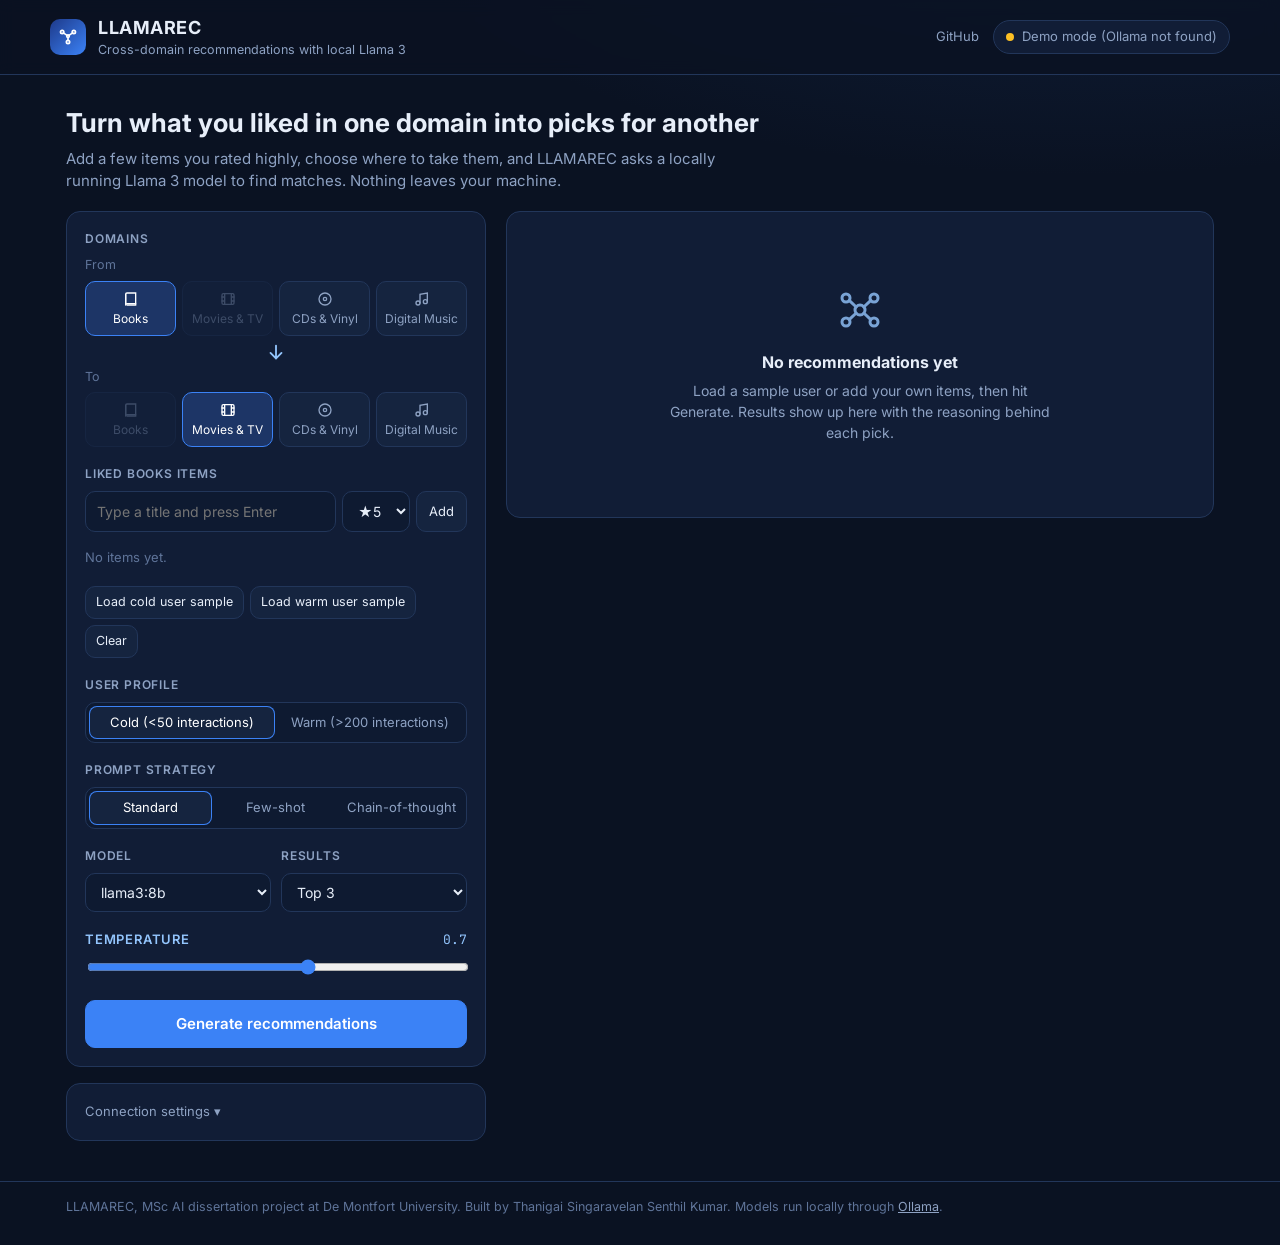
==== docs/index.html @ 25c5a72e "Restructure project, add unified CLI and GitHub Actions CI ## Summary  Reorganises the repository so" ====
<!doctype html>
<html lang="en">
<head>
<meta charset="utf-8">
<meta name="viewport" content="width=device-width, initial-scale=1">
<title>LLAMAREC</title>
<link rel="preconnect" href="https://fonts.googleapis.com">
<link href="https://fonts.googleapis.com/css2?family=Inter:wght@400;500;600;700&family=JetBrains+Mono:wght@400;500&display=swap" rel="stylesheet">
<style>
  :root{
    --bg:#0a1222; --bg2:#0e1a31; --panel:#111d36; --panel2:#15243f; --line:#22365a;
    --text:#e7eef9; --muted:#8ea2c3; --dim:#5f7499;
    --accent:#3b82f6; --accent2:#93c5fd; --ok:#34d399; --warn:#fbbf24; --err:#f87171;
    --radius:14px;
  }
  *{box-sizing:border-box}
  html,body{margin:0}
  body{
    background:radial-gradient(1200px 500px at 85% -10%, #1b3a6e55, transparent 60%), var(--bg);
    color:var(--text); font-family:Inter,system-ui,sans-serif; font-size:15px; line-height:1.5;
    min-height:100vh;
  }
  .mono{font-family:"JetBrains Mono",ui-monospace,monospace}
  .wrap{max-width:1180px; margin:0 auto; padding:0 16px}

  /* header */
  header{border-bottom:1px solid var(--line); background:#0a1222cc; backdrop-filter:blur(8px); position:sticky; top:0; z-index:5}
  .hbar{display:flex; align-items:center; justify-content:space-between; gap:12px; padding:14px 0}
  .brand{display:flex; align-items:center; gap:12px}
  .logo{width:36px; height:36px; border-radius:10px; background:linear-gradient(135deg,#1e3a8a,#3b82f6); display:grid; place-items:center}
  .brand h1{font-size:18px; margin:0; letter-spacing:.5px}
  .brand p{margin:0; font-size:12.5px; color:var(--muted)}
  .status{display:flex; align-items:center; gap:8px; font-size:13px; color:var(--muted); border:1px solid var(--line); padding:6px 12px; border-radius:999px; background:var(--panel)}
  .dot{width:8px; height:8px; border-radius:50%; background:var(--warn)}
  .dot.ok{background:var(--ok); box-shadow:0 0 8px var(--ok)}
  .gh{color:var(--muted); text-decoration:none; font-size:13px}
  .gh:hover{color:var(--text)}

  /* hero */
  .hero{padding:28px 0 18px}
  .hero h2{font-size:26px; margin:0 0 6px; font-weight:700}
  .hero p{margin:0; color:var(--muted); max-width:680px}

  /* layout */
  .grid{display:grid; grid-template-columns:420px 1fr; gap:20px; padding-bottom:40px}
  @media (max-width:940px){.grid{grid-template-columns:minmax(0,1fr)}}
  .grid > div{min-width:0}
  .addrow select{flex:none}
  .card{background:var(--panel); border:1px solid var(--line); border-radius:var(--radius); padding:18px}
  .card + .card{margin-top:16px}
  .label{display:block; font-size:12px; font-weight:600; text-transform:uppercase; letter-spacing:.8px; color:var(--muted); margin:0 0 8px}
  .section{margin-bottom:18px}
  .section:last-child{margin-bottom:0}
  .hint{font-size:12.5px; color:var(--dim); margin-top:6px}

  /* domain picker */
  .flow{display:grid; grid-template-columns:1fr 34px 1fr; align-items:center; gap:8px}
  .arrow{display:grid; place-items:center; color:var(--accent2)}
  .domains{display:grid; grid-template-columns:1fr 1fr; gap:6px}
  .dom{display:flex; align-items:center; gap:7px; padding:8px 9px; border-radius:10px; border:1px solid var(--line); background:var(--panel2); color:var(--muted); cursor:pointer; font-size:12.5px; font-family:inherit; text-align:left}
  .dom svg{flex:none}
  .dom:hover:not(:disabled){border-color:#35507f; color:var(--text)}
  .dom.on{border-color:var(--accent); color:#fff; background:#1d3566}
  .dom:disabled{opacity:.35; cursor:not-allowed}

  /* items */
  .addrow{display:flex; gap:6px}
  input[type=text], select{
    background:var(--bg2); border:1px solid var(--line); color:var(--text); border-radius:10px;
    padding:9px 11px; font:inherit; font-size:14px; outline:none; min-width:0
  }
  input[type=text]:focus, select:focus{border-color:var(--accent)}
  .addrow input{flex:1}
  .chips{display:flex; flex-wrap:wrap; gap:6px; margin-top:10px; min-height:34px}
  .chip{display:inline-flex; align-items:center; gap:6px; background:var(--panel2); border:1px solid var(--line); padding:5px 6px 5px 10px; border-radius:999px; font-size:13px}
  .chip .stars{color:var(--warn); font-size:11px}
  .chip button{background:none; border:0; color:var(--dim); cursor:pointer; font-size:15px; line-height:1; padding:0 4px}
  .chip button:hover{color:var(--err)}
  .empty{color:var(--dim); font-size:13px; padding:6px 0}
  .samples{display:flex; gap:6px; margin-top:10px; flex-wrap:wrap}

  .btn{border:1px solid var(--line); background:var(--panel2); color:var(--text); border-radius:10px; padding:8px 12px; font:inherit; font-size:13px; cursor:pointer}
  .btn:hover{border-color:#35507f}
  .btn.primary{background:var(--accent); border-color:var(--accent); color:#fff; font-weight:600; width:100%; padding:12px; font-size:15px}
  .btn.primary:hover{background:#2f73e0}
  .btn.primary:disabled{opacity:.6; cursor:wait}
  .btn.small{padding:6px 10px; font-size:12.5px}

  /* segmented */
  .seg{display:grid; grid-template-columns:repeat(3,1fr); background:var(--bg2); border:1px solid var(--line); border-radius:10px; padding:3px; gap:3px}
  .seg.two{grid-template-columns:repeat(2,1fr)}
  .seg button{background:none; border:0; color:var(--muted); padding:7px 4px; border-radius:8px; font:inherit; font-size:13px; cursor:pointer}
  .seg button.on{background:var(--panel2); color:#fff; box-shadow:inset 0 0 0 1px var(--accent)}

  .row2{display:grid; grid-template-columns:1fr 1fr; gap:10px}
  .row2 select{width:100%}
  input[type=range]{width:100%; accent-color:var(--accent)}
  .rangehead{display:flex; justify-content:space-between; align-items:baseline}
  .rangehead span{font-size:13px; color:var(--accent2)}

  details.conn summary{cursor:pointer; color:var(--muted); font-size:13px; list-style:none}
  details.conn summary::-webkit-details-marker{display:none}
  details.conn[open] summary{margin-bottom:10px}
  .connrow{display:flex; gap:6px}
  .connrow input{flex:1}
  .check{display:flex; align-items:center; gap:8px; font-size:13px; color:var(--muted); margin-top:10px}
  pre.cmd{background:var(--bg2); border:1px solid var(--line); border-radius:8px; padding:8px 10px; font-size:12px; overflow-x:auto; margin:8px 0 0; color:var(--accent2)}

  /* results */
  .reshead{display:flex; justify-content:space-between; align-items:center; gap:10px; flex-wrap:wrap; margin-bottom:14px}
  .reshead h3{margin:0; font-size:17px}
  .meta{display:flex; gap:6px; flex-wrap:wrap}
  .tag{font-size:12px; border:1px solid var(--line); background:var(--panel2); color:var(--muted); padding:3px 9px; border-radius:999px}
  .tag.demo{color:var(--warn); border-color:#5b4a17}
  .tag.live{color:var(--ok); border-color:#1d5a45}

  .placeholder{text-align:center; padding:56px 20px; color:var(--muted)}
  .placeholder svg{opacity:.8; margin-bottom:10px}
  .placeholder h4{margin:0 0 6px; color:var(--text); font-size:16px}
  .placeholder p{margin:0 auto; max-width:380px; font-size:14px}

  .rec{display:grid; grid-template-columns:40px 1fr; gap:12px; padding:14px; border:1px solid var(--line); border-radius:12px; background:var(--panel2); margin-bottom:10px; animation:rise .35s ease both}
  .rec:nth-child(2){animation-delay:.06s}.rec:nth-child(3){animation-delay:.12s}.rec:nth-child(4){animation-delay:.18s}.rec:nth-child(5){animation-delay:.24s}
  @keyframes rise{from{opacity:0; transform:translateY(6px)}to{opacity:1; transform:none}}
  .num{width:40px; height:40px; border-radius:10px; background:#1d3566; color:var(--accent2); display:grid; place-items:center; font-weight:700}
  .rec h4{margin:0; font-size:16px}
  .rec .by{color:var(--muted); font-size:13px; margin:1px 0 6px}
  .rec p{margin:0 0 8px; font-size:14px; color:#cfdaec}
  .because{display:flex; flex-wrap:wrap; gap:5px; align-items:center; font-size:12px; color:var(--dim)}
  .because span.src{color:var(--accent2); background:#13284d; border:1px solid #234274; padding:2px 8px; border-radius:999px}

  details.box{border:1px solid var(--line); border-radius:12px; background:var(--bg2); margin-top:12px}
  details.box summary{cursor:pointer; padding:11px 14px; font-size:13.5px; color:var(--muted); font-weight:500}
  details.box[open] summary{border-bottom:1px solid var(--line)}
  details.box .inner{padding:12px 14px; font-size:13.5px; color:#cfdaec; white-space:pre-wrap}
  details.box pre{margin:0; padding:12px 14px; font-size:12px; white-space:pre-wrap; color:#b7c7e3; max-height:340px; overflow:auto}
  .actions{display:flex; gap:8px; margin-top:12px; flex-wrap:wrap}

  .spinner{width:34px; height:34px; border:3px solid var(--line); border-top-color:var(--accent); border-radius:50%; animation:spin 0.8s linear infinite; margin:0 auto 12px}
  @keyframes spin{to{transform:rotate(360deg)}}
  .error{border:1px solid #5a2330; background:#2a1219; color:#fecaca; padding:12px 14px; border-radius:12px; font-size:14px}

  .flow{grid-template-columns:1fr; gap:4px}
  .arrow{transform:rotate(90deg); height:24px}
  .domains{grid-template-columns:repeat(4,minmax(0,1fr))}
  .dom{flex-direction:column; gap:4px; text-align:center; padding:9px 4px; font-size:12px}
  @media (max-width:600px){
    .hbar{flex-wrap:wrap}
    .brand p{display:none}
    .status{font-size:12px; padding:5px 10px}
    .hero h2{font-size:22px}
    .dom{font-size:11.5px}
    .seg button{font-size:12px}
  }
  footer{border-top:1px solid var(--line); color:var(--dim); font-size:12.5px; padding:16px 0 28px}
  footer a{color:var(--muted)}
</style>
</head>
<body>

<header>
  <div class="wrap hbar">
    <div class="brand">
      <div class="logo">
        <svg width="20" height="20" viewBox="0 0 24 24" fill="none" stroke="#fff" stroke-width="2" stroke-linecap="round"><circle cx="5" cy="6" r="2"/><circle cx="19" cy="6" r="2"/><circle cx="12" cy="18" r="2"/><circle cx="12" cy="11" r="1.5"/><path d="M6.5 7l4.3 3M17.5 7l-4.3 3M12 12.5V16"/></svg>
      </div>
      <div>
        <h1>LLAMAREC</h1>
        <p>Cross-domain recommendations with local Llama 3</p>
      </div>
    </div>
    <div style="display:flex;align-items:center;gap:14px">
      <a class="gh" href="https://github.com/ThanigaiSingaravelan/llamrec" target="_blank" rel="noopener">GitHub</a>
      <div class="status" id="status"><span class="dot" id="statusDot"></span><span id="statusText">Checking Ollama…</span></div>
    </div>
  </div>
</header>

<main class="wrap">
  <section class="hero">
    <h2>Turn what you liked in one domain into picks for another</h2>
    <p>Add a few items you rated highly, choose where to take them, and LLAMAREC asks a locally running Llama 3 model to find matches. Nothing leaves your machine.</p>
  </section>

  <div class="grid">
    <!-- LEFT: controls -->
    <div>
      <div class="card">
        <div class="section">
          <span class="label">Domains</span>
          <div class="flow">
            <div>
              <div class="hint" style="margin:0 0 6px">From</div>
              <div class="domains" id="srcDomains"></div>
            </div>
            <div class="arrow">
              <svg width="22" height="22" viewBox="0 0 24 24" fill="none" stroke="currentColor" stroke-width="2" stroke-linecap="round"><path d="M5 12h14M13 6l6 6-6 6"/></svg>
            </div>
            <div>
              <div class="hint" style="margin:0 0 6px">To</div>
              <div class="domains" id="tgtDomains"></div>
            </div>
          </div>
        </div>

        <div class="section">
          <span class="label" id="itemsLabel">Liked items</span>
          <div class="addrow">
            <input type="text" id="itemInput" placeholder="Type a title and press Enter" autocomplete="off">
            <select id="ratingInput" aria-label="Rating">
              <option value="5">★5</option><option value="4">★4</option><option value="3">★3</option>
            </select>
            <button class="btn" id="addBtn">Add</button>
          </div>
          <div class="chips" id="chips"></div>
          <div class="samples">
            <button class="btn small" data-sample="cold">Load cold user sample</button>
            <button class="btn small" data-sample="warm">Load warm user sample</button>
            <button class="btn small" id="clearBtn">Clear</button>
          </div>
        </div>

        <div class="section">
          <span class="label">User profile</span>
          <div class="seg two" id="userSeg">
            <button data-v="cold" class="on">Cold (&lt;50 interactions)</button>
            <button data-v="warm">Warm (&gt;200 interactions)</button>
          </div>
        </div>

        <div class="section">
          <span class="label">Prompt strategy</span>
          <div class="seg" id="stratSeg">
            <button data-v="standard" class="on">Standard</button>
            <button data-v="fewshot">Few-shot</button>
            <button data-v="cot">Chain-of-thought</button>
          </div>
        </div>

        <div class="section row2">
          <div>
            <span class="label">Model</span>
            <select id="modelSel">
              <option>llama3:8b</option>
              <option>llama3.1:8b</option>
              <option>llama3:70b</option>
            </select>
          </div>
          <div>
            <span class="label">Results</span>
            <select id="kSel">
              <option value="3" selected>Top 3</option>
              <option value="5">Top 5</option>
            </select>
          </div>
        </div>

        <div class="section">
          <div class="rangehead"><span class="label">Temperature</span><span class="mono" id="tempVal">0.7</span></div>
          <input type="range" id="temp" min="0" max="1.2" step="0.1" value="0.7">
        </div>

        <button class="btn primary" id="goBtn">Generate recommendations</button>
      </div>

      <div class="card">
        <details class="conn">
          <summary>Connection settings ▾</summary>
          <div class="connrow">
            <input type="text" id="ollamaUrl" value="http://localhost:11434" aria-label="Ollama URL">
            <button class="btn" id="checkBtn">Check</button>
          </div>
          <label class="check"><input type="checkbox" id="demoToggle"> Use demo data instead of Ollama</label>
          <div class="hint">To let this page call Ollama from the browser, start the server with CORS allowed:</div>
          <pre class="cmd mono">OLLAMA_ORIGINS="*" ollama serve</pre>
        </details>
      </div>
    </div>

    <!-- RIGHT: results -->
    <div>
      <div class="card" id="results">
        <div class="placeholder">
          <svg width="48" height="48" viewBox="0 0 24 24" fill="none" stroke="#93c5fd" stroke-width="1.5" stroke-linecap="round"><circle cx="5" cy="6" r="2"/><circle cx="19" cy="6" r="2"/><circle cx="5" cy="18" r="2"/><circle cx="19" cy="18" r="2"/><circle cx="12" cy="12" r="2.5"/><path d="M6.6 7.2l3.5 3.3M17.4 7.2l-3.5 3.3M6.6 16.8l3.5-3.3M17.4 16.8l-3.5-3.3"/></svg>
          <h4>No recommendations yet</h4>
          <p>Load a sample user or add your own items, then hit Generate. Results show up here with the reasoning behind each pick.</p>
        </div>
      </div>
    </div>
  </div>
</main>

<footer>
  <div class="wrap">
    LLAMAREC, MSc AI dissertation project at De Montfort University. Built by Thanigai Singaravelan Senthil Kumar.
    Models run locally through <a href="https://ollama.com" target="_blank" rel="noopener">Ollama</a>.
  </div>
</footer>

<script>
(() => {
  // ---------- data ----------
  const ICONS = {
    book:'<svg width="16" height="16" viewBox="0 0 24 24" fill="none" stroke="currentColor" stroke-width="2" stroke-linecap="round"><path d="M4 5a2 2 0 0 1 2-2h13v16H6a2 2 0 0 0-2 2z"/><path d="M4 21V5M19 19v2H6"/></svg>',
    film:'<svg width="16" height="16" viewBox="0 0 24 24" fill="none" stroke="currentColor" stroke-width="2" stroke-linecap="round"><rect x="3" y="4" width="18" height="16" rx="2"/><path d="M7 4v16M17 4v16M3 9h4M3 15h4M17 9h4M17 15h4"/></svg>',
    disc:'<svg width="16" height="16" viewBox="0 0 24 24" fill="none" stroke="currentColor" stroke-width="2"><circle cx="12" cy="12" r="9"/><circle cx="12" cy="12" r="2.5"/></svg>',
    music:'<svg width="16" height="16" viewBox="0 0 24 24" fill="none" stroke="currentColor" stroke-width="2" stroke-linecap="round"><path d="M9 18V5l11-2v13"/><circle cx="6" cy="18" r="3"/><circle cx="17" cy="16" r="3"/></svg>'
  };
  const DOMAINS = {
    Books:        {label:'Books',         icon:'book',  noun:'book'},
    Movies_and_TV:{label:'Movies & TV',   icon:'film',  noun:'movie or TV show'},
    CDs_and_Vinyl:{label:'CDs & Vinyl',   icon:'disc',  noun:'album'},
    Digital_Music:{label:'Digital Music', icon:'music', noun:'track or album'}
  };

  const SAMPLES = {
    cold: { source:'Books', target:'Movies_and_TV', userType:'cold', items:[
      {title:'The Martian', rating:5},{title:'Project Hail Mary', rating:5},
      {title:'Dune', rating:4},{title:'Ready Player One', rating:4}
    ]},
    warm: { source:'Movies_and_TV', target:'Books', userType:'warm', items:[
      {title:'Arrival', rating:5},{title:'Interstellar', rating:5},{title:'The Prestige', rating:5},
      {title:'Blade Runner 2049', rating:5},{title:'Ex Machina', rating:4},{title:'Inception', rating:5},
      {title:'Prisoners', rating:4},{title:'Sicario', rating:4},{title:'Her', rating:4},
      {title:'Gone Girl', rating:4},{title:'Whiplash', rating:5},{title:'The Social Network', rating:4}
    ]}
  };

  const DEMO = {
    Movies_and_TV:[
      {title:'Arrival', creator:'Denis Villeneuve', year:'2016', reason:'Problem solving under pressure, told through a scientist trying to communicate with something completely unfamiliar.'},
      {title:'Interstellar', creator:'Christopher Nolan', year:'2014', reason:'Hard science fiction with real stakes and a survival story that leans on clever engineering.'},
      {title:'Moon', creator:'Duncan Jones', year:'2009', reason:'A small, isolated cast in space and a mystery that unfolds through careful reasoning.'},
      {title:'Ex Machina', creator:'Alex Garland', year:'2014', reason:'Tight, idea-driven sci-fi that asks hard questions about technology without losing tension.'},
      {title:'Gattaca', creator:'Andrew Niccol', year:'1997', reason:'An underdog protagonist beating a system through grit and preparation.'}
    ],
    Books:[
      {title:'The Three-Body Problem', creator:'Cixin Liu', year:'2008', reason:'Big scientific ideas and first contact handled with the same patience and scale as the films you rated highly.'},
      {title:'Recursion', creator:'Blake Crouch', year:'2019', reason:'A twisty plot built around memory and time, close in feel to mind-bending thrillers.'},
      {title:'Exhalation', creator:'Ted Chiang', year:'2019', reason:'Short stories with quiet, emotional science fiction. Chiang also wrote the story Arrival is based on.'},
      {title:'Dark Matter', creator:'Blake Crouch', year:'2016', reason:'Fast, tense and centred on a scientist whose life is turned inside out.'},
      {title:'Hyperion', creator:'Dan Simmons', year:'1989', reason:'Layered storytelling and a slow reveal that rewards close attention.'}
    ],
    CDs_and_Vinyl:[
      {title:'Interstellar (Original Soundtrack)', creator:'Hans Zimmer', year:'2014', reason:'Huge, organ-led score that matches a taste for epic science fiction.'},
      {title:'Blade Runner (Soundtrack)', creator:'Vangelis', year:'1994', reason:'Moody synth textures that suit atmospheric, future-noir stories.'},
      {title:'OK Computer', creator:'Radiohead', year:'1997', reason:'An album about technology and isolation that fits thoughtful, slightly dark themes.'},
      {title:'Random Access Memories', creator:'Daft Punk', year:'2013', reason:'Polished and playful, a good bridge for fans of retro-future pop culture.'},
      {title:'Arrival (Soundtrack)', creator:'Jóhann Jóhannsson', year:'2016', reason:'Minimal and haunting, built for slow, cerebral stories.'}
    ],
    Digital_Music:[
      {title:'On the Nature of Daylight', creator:'Max Richter', year:'2004', reason:'A short, emotional piece that pairs well with reflective science fiction.'},
      {title:'Immunity', creator:'Jon Hopkins', year:'2013', reason:'Electronic music with a sense of build and release, like a well-paced thriller.'},
      {title:'Midnight City', creator:'M83', year:'2011', reason:'Bright, cinematic synth pop with a nostalgic edge.'},
      {title:'re:member', creator:'Ólafur Arnalds', year:'2018', reason:'Piano and electronics with a calm, focused feel.'},
      {title:'Awake', creator:'Tycho', year:'2014', reason:'Warm instrumental electronica for long reading or work sessions.'}
    ]
  };

  // ---------- state ----------
  const state = {
    source:'Books', target:'Movies_and_TV', items:[], userType:'cold',
    strategy:'standard', model:'llama3:8b', k:3, temperature:0.7,
    connected:false, demo:false
  };

  const $ = id => document.getElementById(id);
  const esc = s => String(s ?? '').replace(/[&<>"']/g, c => ({'&':'&amp;','<':'&lt;','>':'&gt;','"':'&quot;',"'":'&#39;'}[c]));

  // ---------- domain pickers ----------
  function renderDomains(){
    ['src','tgt'].forEach(side => {
      const el = $(side + 'Domains');
      const current = side === 'src' ? state.source : state.target;
      const other = side === 'src' ? state.target : state.source;
      el.innerHTML = Object.entries(DOMAINS).map(([key,d]) =>
        `<button class="dom ${key===current?'on':''}" data-key="${key}" ${key===other?'disabled':''}>${ICONS[d.icon]}<span>${d.label}</span></button>`
      ).join('');
      el.querySelectorAll('.dom').forEach(b => b.onclick = () => {
        if (side === 'src') state.source = b.dataset.key; else state.target = b.dataset.key;
        renderDomains();
      });
    });
    $('itemsLabel').textContent = `Liked ${DOMAINS[state.source].label} items`;
  }

  // ---------- items ----------
  function renderChips(){
    const el = $('chips');
    if (!state.items.length){ el.innerHTML = '<div class="empty">No items yet.</div>'; return; }
    el.innerHTML = state.items.map((it,i) =>
      `<span class="chip">${esc(it.title)} <span class="stars">★${it.rating}</span><button aria-label="Remove" data-i="${i}">×</button></span>`
    ).join('');
    el.querySelectorAll('button').forEach(b => b.onclick = () => { state.items.splice(+b.dataset.i,1); renderChips(); });
  }
  function addItem(){
    const v = $('itemInput').value.trim();
    if (!v) return;
    if (state.items.some(i => i.title.toLowerCase() === v.toLowerCase())) { $('itemInput').value=''; return; }
    state.items.push({title:v, rating:+$('ratingInput').value});
    $('itemInput').value = '';
    renderChips();
  }
  $('addBtn').onclick = addItem;
  $('itemInput').addEventListener('keydown', e => { if (e.key === 'Enter'){ e.preventDefault(); addItem(); }});
  $('clearBtn').onclick = () => { state.items = []; renderChips(); };
  document.querySelectorAll('[data-sample]').forEach(b => b.onclick = () => {
    const s = SAMPLES[b.dataset.sample];
    state.source = s.source; state.target = s.target; state.userType = s.userType;
    state.items = s.items.map(x => ({...x}));
    setSeg('userSeg', s.userType);
    renderDomains(); renderChips();
  });

  // ---------- segmented controls ----------
  function setSeg(id, v){ $(id).querySelectorAll('button').forEach(b => b.classList.toggle('on', b.dataset.v === v)); }
  function bindSeg(id, key){
    $(id).querySelectorAll('button').forEach(b => b.onclick = () => { state[key] = b.dataset.v; setSeg(id, b.dataset.v); });
  }
  bindSeg('userSeg','userType'); bindSeg('stratSeg','strategy');

  $('modelSel').onchange = e => state.model = e.target.value;
  $('kSel').onchange = e => state.k = +e.target.value;
  $('temp').oninput = e => { state.temperature = +e.target.value; $('tempVal').textContent = state.temperature.toFixed(1); };
  $('demoToggle').onchange = e => { state.demo = e.target.checked; updateStatus(); };

  // ---------- prompts (mirrors prompts/prompt_templates.py) ----------
  function buildPrompt(){
    const src = DOMAINS[state.source], tgt = DOMAINS[state.target];
    const history = state.items.map(i => `- ${i.title} (rated ${i.rating}/5)`).join('\n');
    const userNote = state.userType === 'cold'
      ? 'This is a cold-start user with a short history. Focus on the strongest signals that transfer across domains.'
      : 'This is a warm user with a long history. Look for consistent patterns across many items.';
    const output =
`Recommend exactly ${state.k} real ${tgt.label} items (each a ${tgt.noun}). Do not recommend anything the user already listed.
Return only valid JSON in this exact shape:
{"reasoning": "short summary of the user's taste", "recommendations": [{"title": "...", "creator": "author, director or artist", "year": "...", "reason": "one or two sentences", "based_on": ["titles from the user's history that led to this pick"]}]}`;

    if (state.strategy === 'standard') {
      return `Based on the user's preferences in ${src.label}, generate personalised recommendations for items from ${tgt.label}.

${userNote}

User's highly-rated ${src.label} items:
${history}

${output}`;
    }
    if (state.strategy === 'fewshot') {
      return `You recommend items across domains by matching themes, tone and style.

Example 1
User's highly-rated Books: The Hobbit (5/5), A Wizard of Earthsea (5/5)
Recommendations in Movies & TV:
1. Spirited Away (Hayao Miyazaki, 2001). Coming-of-age journey through a magical world, like both books.
2. The Princess Bride (Rob Reiner, 1987). Light-hearted fantasy adventure with a classic quest structure.

Example 2
User's highly-rated Movies & TV: The Godfather (5/5), Heat (4/5)
Recommendations in Books:
1. The Power of the Dog (Don Winslow, 2005). Sprawling crime saga about loyalty and family.
2. Red Harvest (Dashiell Hammett, 1929). Hard-edged crime story with morally grey characters.

Now your task.
${userNote}

User's highly-rated ${src.label} items:
${history}

${output}`;
    }
    return `You are an expert recommendation system. Analyse the user's preferences step by step.

Step 1: Analyse patterns in the user's ${src.label} preferences (themes, tone, pacing, genre, audience).
Step 2: Identify which of these preferences transfer to ${tgt.label}.
Step 3: Recommend ${state.k} ${tgt.label} items that match these patterns.

${userNote}

User's highly-rated ${src.label} items:
${history}

Put your step-by-step analysis in the "reasoning" field, then give the picks.
${output}`;
  }

  // ---------- ollama ----------
  const baseUrl = () => $('ollamaUrl').value.trim().replace(/\/+$/,'');

  async function checkOllama(){
    $('statusText').textContent = 'Checking Ollama…';
    $('statusDot').className = 'dot';
    const ctrl = new AbortController();
    const t = setTimeout(() => ctrl.abort(), 2500);
    try {
      const r = await fetch(baseUrl() + '/api/tags', {signal:ctrl.signal});
      if (!r.ok) throw new Error();
      const data = await r.json();
      const names = (data.models || []).map(m => m.name);
      state.connected = true;
      if (names.length){
        const sel = $('modelSel');
        const prev = sel.value;
        sel.innerHTML = names.map(n => `<option>${esc(n)}</option>`).join('');
        const pick = names.find(n => n === prev) || names.find(n => n.startsWith('llama3')) || names[0];
        sel.value = pick; state.model = pick;
      }
    } catch { state.connected = false; }
    finally { clearTimeout(t); }
    if (!state.connected){ state.demo = true; $('demoToggle').checked = true; }
    updateStatus();
  }
  function updateStatus(){
    const live = state.connected && !state.demo;
    $('statusDot').className = 'dot' + (live ? ' ok' : '');
    $('statusText').textContent = live ? 'Ollama connected'
      : state.connected ? 'Demo mode (Ollama available)' : 'Demo mode (Ollama not found)';
  }
  $('checkBtn').onclick = () => { state.demo = false; $('demoToggle').checked = false; checkOllama(); };

  async function callOllama(prompt){
    const r = await fetch(baseUrl() + '/api/generate', {
      method:'POST', headers:{'Content-Type':'application/json'},
      body: JSON.stringify({ model:state.model, prompt, stream:false, format:'json',
        options:{ temperature:state.temperature, num_predict:900 } })
    });
    if (!r.ok) throw new Error(`Ollama returned ${r.status}. Is "${state.model}" pulled?`);
    const data = await r.json();
    return data.response;
  }

  function demoResponse(){
    const pool = DEMO[state.target];
    const titles = state.items.map(i => i.title);
    const recs = pool.slice(0, state.k).map((p,i) => ({
      ...p, based_on: titles.length ? [titles[i % titles.length], titles[(i+1) % titles.length]].filter((v,j,a)=>a.indexOf(v)===j) : []
    }));
    const reasoning = state.strategy === 'cot'
      ? `Step 1: The ${DOMAINS[state.source].label} history leans toward smart, idea-driven stories with tension and a strong central problem.\nStep 2: Those traits carry over to ${DOMAINS[state.target].label} as a preference for thoughtful, atmospheric work over light entertainment.\nStep 3: Picks below match on theme and tone rather than surface genre.`
      : `The user favours thoughtful, idea-driven work with real tension. Picks focus on matching tone and themes in ${DOMAINS[state.target].label}.`;
    return JSON.stringify({reasoning, recommendations:recs});
  }

  // ---------- run ----------
  let lastRun = null;
  $('goBtn').onclick = async () => {
    if (!state.items.length){ showError('Add at least one item you liked, or load a sample user.'); return; }
    const prompt = buildPrompt();
    const live = state.connected && !state.demo;
    $('goBtn').disabled = true; $('goBtn').textContent = 'Generating…';
    $('results').innerHTML = `<div class="placeholder"><div class="spinner"></div><h4>${live ? 'Asking ' + esc(state.model) : 'Building demo output'}</h4><p>${live ? 'Local models can take a little while, especially the 70B one.' : 'Sample results, no model call.'}</p></div>`;
    const t0 = performance.now();
    let raw;
    try {
      raw = live ? await callOllama(prompt) : await new Promise(r => setTimeout(() => r(demoResponse()), 900));
      const ms = performance.now() - t0;
      let parsed;
      try { parsed = JSON.parse(raw); } catch { throw Object.assign(new Error('The model did not return valid JSON.'), {raw}); }
      lastRun = {prompt, raw, parsed, ms, live, model:state.model, strategy:state.strategy};
      renderResults(lastRun);
    } catch (e) {
      showError(e.message || 'Could not reach Ollama. Check the connection settings.', e.raw, prompt);
    } finally {
      $('goBtn').disabled = false; $('goBtn').textContent = 'Generate recommendations';
    }
  };

  const STRAT_LABEL = {standard:'Standard', fewshot:'Few-shot', cot:'Chain-of-thought'};

  function renderResults(run){
    const recs = Array.isArray(run.parsed.recommendations) ? run.parsed.recommendations : [];
    const src = DOMAINS[state.source].label, tgt = DOMAINS[state.target].label;
    $('results').innerHTML = `
      <div class="reshead">
        <h3>${esc(src)} → ${esc(tgt)}</h3>
        <div class="meta">
          <span class="tag ${run.live ? 'live' : 'demo'}">${run.live ? 'Live' : 'Demo output'}</span>
          <span class="tag mono">${esc(run.model)}</span>
          <span class="tag">${STRAT_LABEL[run.strategy]}</span>
          <span class="tag mono">${(run.ms/1000).toFixed(1)}s</span>
        </div>
      </div>
      ${recs.length ? recs.map((r,i) => `
        <div class="rec">
          <div class="num">${i+1}</div>
          <div>
            <h4>${esc(r.title)}</h4>
            <div class="by">${esc([r.creator, r.year].filter(Boolean).join(' · '))}</div>
            <p>${esc(r.reason)}</p>
            ${(r.based_on||[]).length ? `<div class="because">Because you liked ${r.based_on.map(b => `<span class="src">${esc(b)}</span>`).join('')}</div>` : ''}
          </div>
        </div>`).join('') : '<div class="error">The model replied, but no recommendations were found in its output. Check the raw response below.</div>'}
      ${run.parsed.reasoning ? `<details class="box" ${run.strategy==='cot'?'open':''}><summary>Model reasoning</summary><div class="inner">${esc(run.parsed.reasoning)}</div></details>` : ''}
      <details class="box"><summary>Prompt sent to the model</summary><pre class="mono">${esc(run.prompt)}</pre></details>
      <details class="box"><summary>Raw JSON response</summary><pre class="mono">${esc(JSON.stringify(run.parsed, null, 2))}</pre></details>
      <div class="actions">
        <button class="btn small" id="copyJson">Copy JSON</button>
        <button class="btn small" id="dlJson">Download result</button>
      </div>`;
    $('copyJson').onclick = async e => {
      try { await navigator.clipboard.writeText(JSON.stringify(run.parsed, null, 2)); e.target.textContent = 'Copied'; }
      catch { e.target.textContent = 'Copy failed'; }
      setTimeout(() => e.target.textContent = 'Copy JSON', 1500);
    };
    $('dlJson').onclick = () => {
      const payload = {source_domain:state.source, target_domain:state.target, user_type:state.userType,
        model:run.model, strategy:run.strategy, temperature:state.temperature, latency_s:+(run.ms/1000).toFixed(2),
        user_history:state.items, output:run.parsed};
      const a = document.createElement('a');
      a.href = URL.createObjectURL(new Blob([JSON.stringify(payload, null, 2)], {type:'application/json'}));
      a.download = `llamarec_${state.source}_to_${state.target}.json`;
      a.click(); URL.revokeObjectURL(a.href);
    };
  }

  function showError(msg, raw, prompt){
    $('results').innerHTML = `<div class="error">${esc(msg)}</div>
      ${raw ? `<details class="box" open><summary>Raw model output</summary><pre class="mono">${esc(raw)}</pre></details>` : ''}
      ${prompt ? `<details class="box"><summary>Prompt sent to the model</summary><pre class="mono">${esc(prompt)}</pre></details>` : ''}`;
  }

  // ---------- init ----------
  renderDomains(); renderChips(); checkOllama();
})();
</script>
</body>
</html>
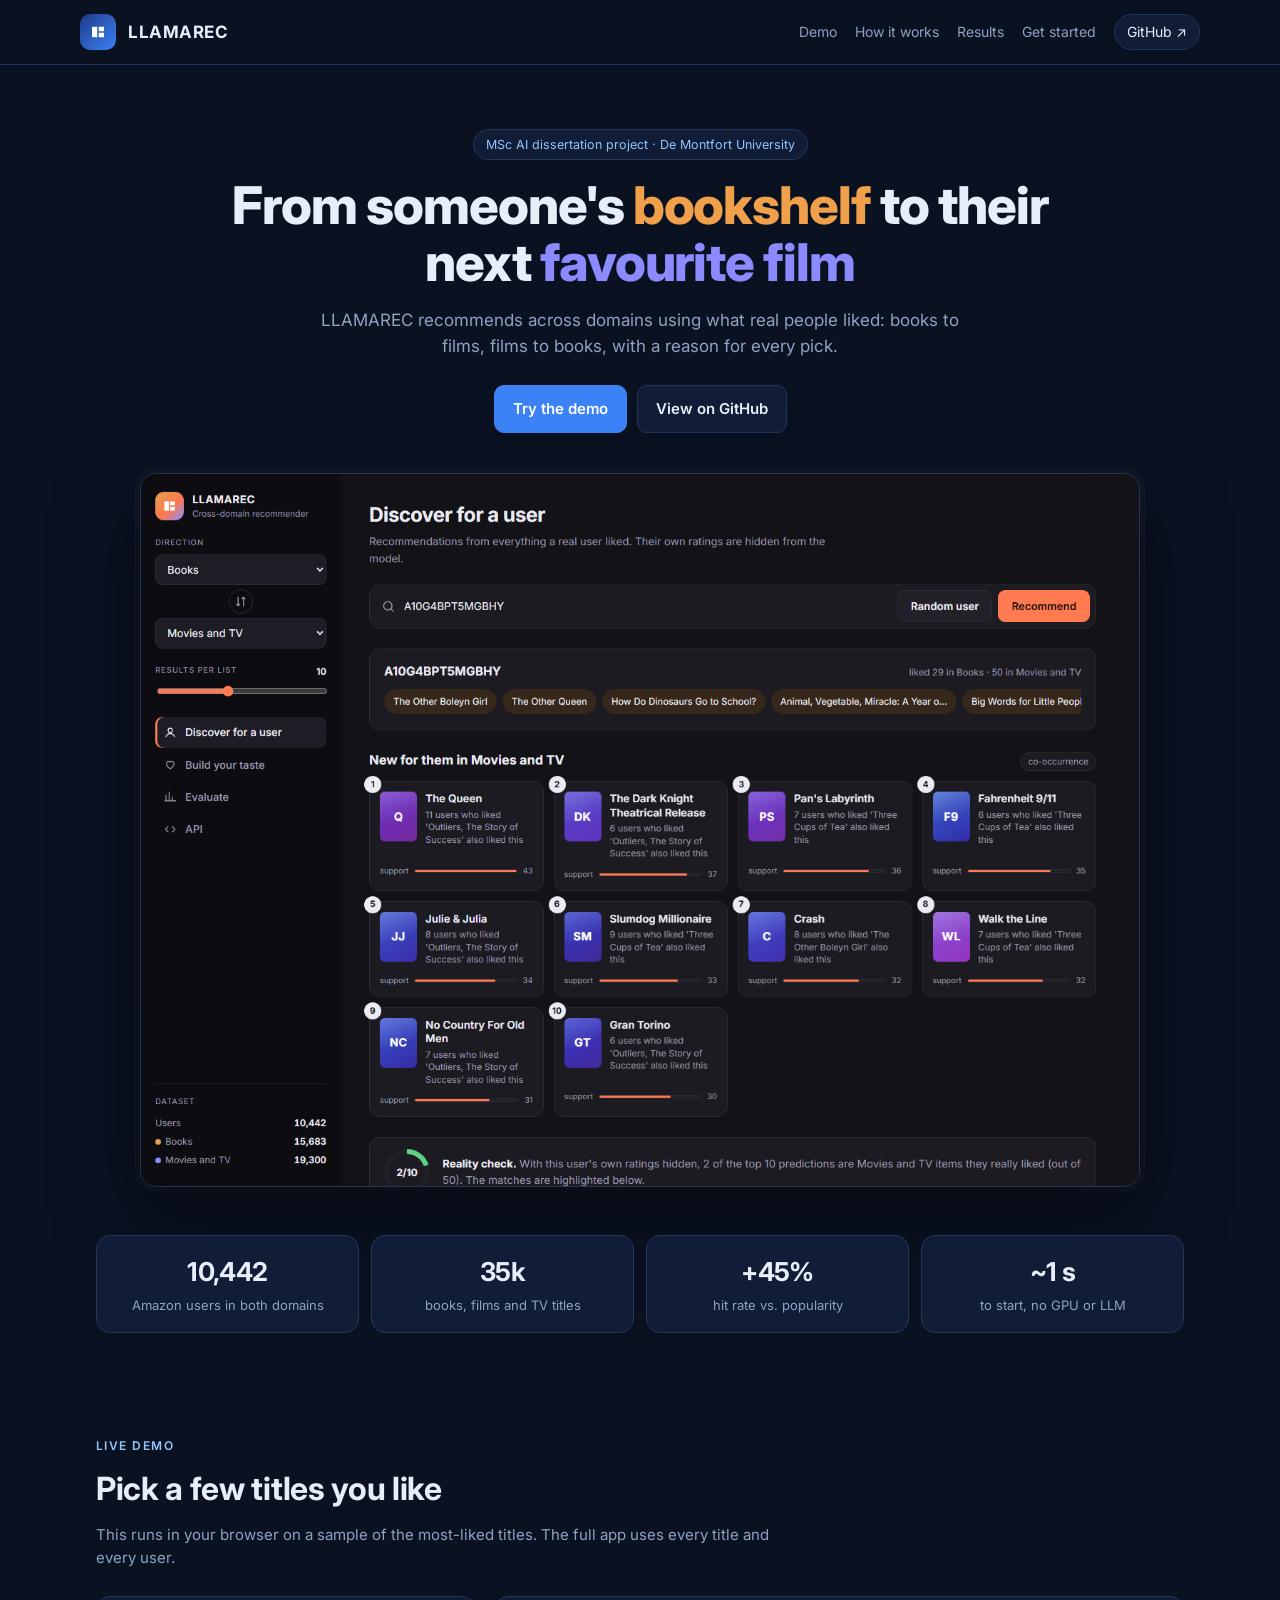
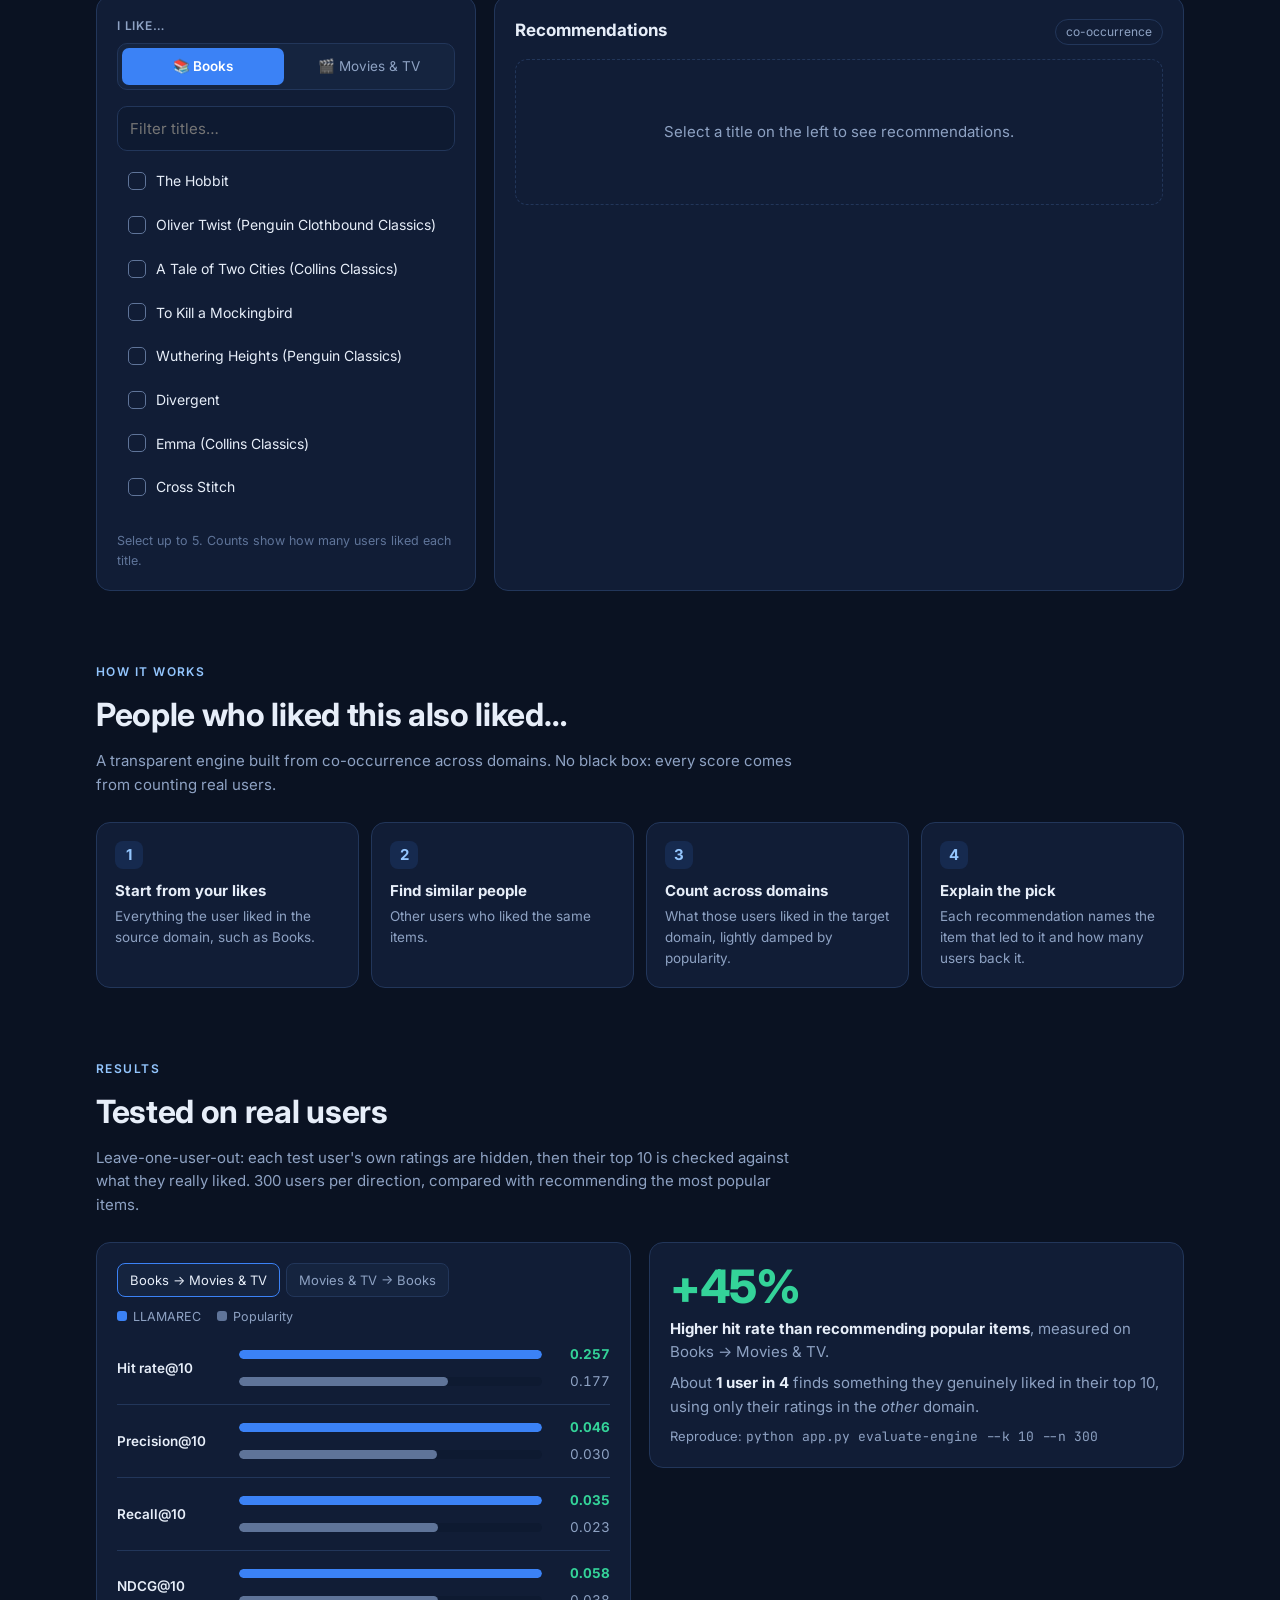
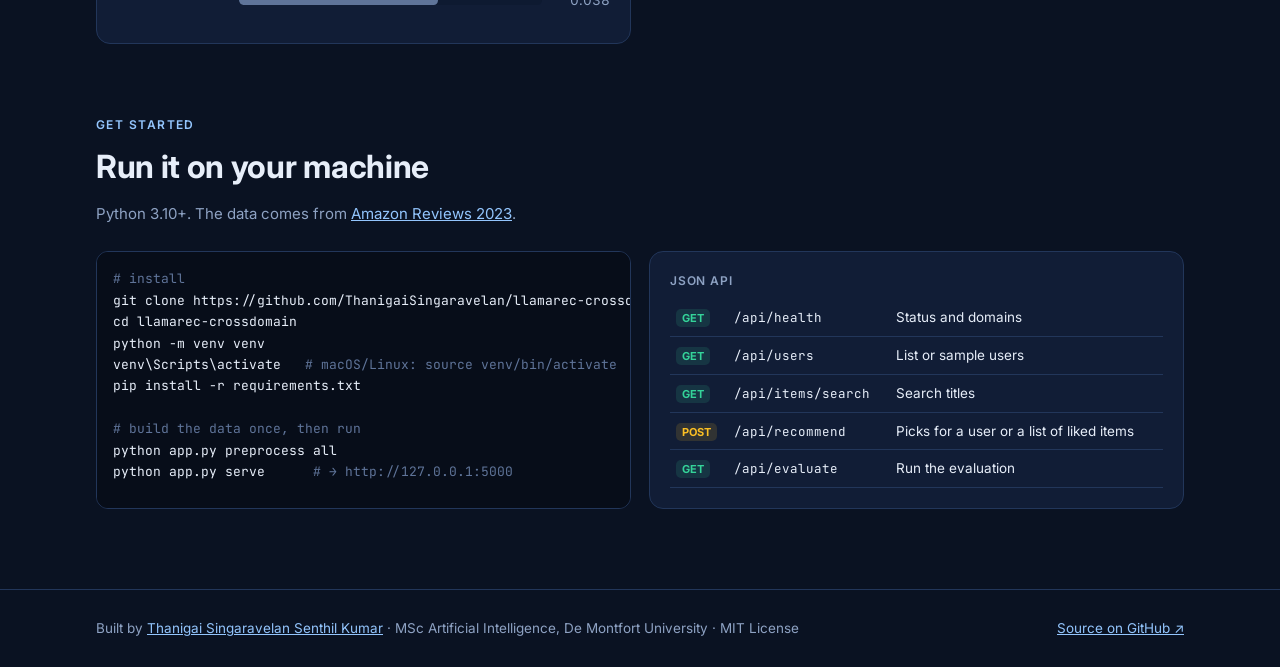
==== commit 79596fa0: "Rebuild project page with in-browser demo; ignore placeholder products" ====
--- a/docs/index.html
+++ b/docs/index.html
@@ -4,624 +4,385 @@
 <meta charset="utf-8">
 <meta name="viewport" content="width=device-width, initial-scale=1">
 <title>LLAMAREC</title>
+<meta name="description" content="Cross-domain recommendations from real Amazon ratings: books to films and films to books, with a reason for every pick.">
 <link rel="preconnect" href="https://fonts.googleapis.com">
-<link href="https://fonts.googleapis.com/css2?family=Inter:wght@400;500;600;700&family=JetBrains+Mono:wght@400;500&display=swap" rel="stylesheet">
+<link href="https://fonts.googleapis.com/css2?family=Inter:wght@400;500;600;700;800&family=JetBrains+Mono:wght@400;500&display=swap" rel="stylesheet">
 <style>
   :root{
     --bg:#0a1222; --bg2:#0e1a31; --panel:#111d36; --panel2:#15243f; --line:#22365a;
     --text:#e7eef9; --muted:#8ea2c3; --dim:#5f7499;
-    --accent:#3b82f6; --accent2:#93c5fd; --ok:#34d399; --warn:#fbbf24; --err:#f87171;
+    --accent:#3b82f6; --accent2:#93c5fd; --ok:#34d399; --warn:#fbbf24;
+    --books:#f0a04b; --movies:#8b8bff;
     --radius:14px;
   }
   *{box-sizing:border-box}
   html,body{margin:0}
+  html{scroll-behavior:smooth}
   body{
     background:radial-gradient(1200px 500px at 85% -10%, #1b3a6e55, transparent 60%), var(--bg);
-    color:var(--text); font-family:Inter,system-ui,sans-serif; font-size:15px; line-height:1.5;
-    min-height:100vh;
+    color:var(--text); font-family:Inter,system-ui,sans-serif; font-size:15px; line-height:1.55; min-height:100vh;
   }
-  .mono{font-family:"JetBrains Mono",ui-monospace,monospace}
-  .wrap{max-width:1180px; margin:0 auto; padding:0 16px}
+  a{color:var(--accent2)}
+  .mono,code,pre{font-family:"JetBrains Mono",ui-monospace,monospace}
+  .wrap{max-width:1120px; margin:0 auto; padding:0 16px}
 
   /* header */
   header{border-bottom:1px solid var(--line); background:#0a1222cc; backdrop-filter:blur(8px); position:sticky; top:0; z-index:5}
   .hbar{display:flex; align-items:center; justify-content:space-between; gap:12px; padding:14px 0}
-  .brand{display:flex; align-items:center; gap:12px}
+  .brand{display:flex; align-items:center; gap:12px; text-decoration:none; color:inherit}
   .logo{width:36px; height:36px; border-radius:10px; background:linear-gradient(135deg,#1e3a8a,#3b82f6); display:grid; place-items:center}
-  .brand h1{font-size:18px; margin:0; letter-spacing:.5px}
-  .brand p{margin:0; font-size:12.5px; color:var(--muted)}
-  .status{display:flex; align-items:center; gap:8px; font-size:13px; color:var(--muted); border:1px solid var(--line); padding:6px 12px; border-radius:999px; background:var(--panel)}
-  .dot{width:8px; height:8px; border-radius:50%; background:var(--warn)}
-  .dot.ok{background:var(--ok); box-shadow:0 0 8px var(--ok)}
-  .gh{color:var(--muted); text-decoration:none; font-size:13px}
-  .gh:hover{color:var(--text)}
+  .brand b{font-size:17px; letter-spacing:.5px}
+  .links{display:flex; gap:18px; align-items:center; font-size:14px}
+  .links a{color:var(--muted); text-decoration:none}
+  .links a:hover{color:var(--text)}
+  .links .gh{border:1px solid var(--line); background:var(--panel); padding:6px 12px; border-radius:999px; color:var(--text)}
+  @media (max-width:720px){.links a:not(.gh){display:none}}
 
   /* hero */
-  .hero{padding:28px 0 18px}
-  .hero h2{font-size:26px; margin:0 0 6px; font-weight:700}
-  .hero p{margin:0; color:var(--muted); max-width:680px}
-
-  /* layout */
-  .grid{display:grid; grid-template-columns:420px 1fr; gap:20px; padding-bottom:40px}
-  @media (max-width:940px){.grid{grid-template-columns:minmax(0,1fr)}}
-  .grid > div{min-width:0}
-  .addrow select{flex:none}
-  .card{background:var(--panel); border:1px solid var(--line); border-radius:var(--radius); padding:18px}
-  .card + .card{margin-top:16px}
+  .hero{padding:64px 0 40px; text-align:center}
+  .eyebrow{display:inline-block; font-size:12.5px; color:var(--accent2); border:1px solid var(--line); background:var(--panel);
+    padding:5px 12px; border-radius:999px; margin-bottom:18px}
+  .hero h1{font-size:clamp(30px,5vw,52px); line-height:1.08; margin:0 auto 16px; max-width:820px; letter-spacing:-.02em; font-weight:800}
+  .hero h1 .b{color:var(--books)} .hero h1 .m{color:var(--movies)}
+  .hero p{margin:0 auto; color:var(--muted); max-width:640px; font-size:17px}
+  .cta{display:flex; gap:10px; justify-content:center; margin:26px 0 40px; flex-wrap:wrap}
+  .btn{display:inline-flex; align-items:center; gap:8px; padding:11px 18px; border-radius:10px; font-weight:600; text-decoration:none;
+    border:1px solid var(--line); color:var(--text); background:var(--panel); cursor:pointer; font:inherit; font-weight:600}
+  .btn.primary{background:var(--accent); border-color:var(--accent); color:#fff}
+  .btn:hover{filter:brightness(1.1)}
+  .shot{border-radius:16px; border:1px solid var(--line); box-shadow:0 30px 80px #0008, 0 0 0 6px #ffffff06; width:100%; max-width:1000px; display:block; margin:0 auto}
+
+  /* stats strip */
+  .stats{display:grid; grid-template-columns:repeat(4,1fr); gap:12px; margin:48px 0 0}
+  .stat{background:var(--panel); border:1px solid var(--line); border-radius:var(--radius); padding:16px 18px}
+  .stat b{display:block; font-size:26px; letter-spacing:-.02em}
+  .stat span{color:var(--muted); font-size:13px}
+  @media (max-width:720px){.stats{grid-template-columns:repeat(2,1fr)}}
+
+  /* sections */
+  section.block{padding:64px 0 8px}
+  .kicker{font-size:12px; font-weight:600; text-transform:uppercase; letter-spacing:.12em; color:var(--accent2); margin:0 0 8px}
+  h2{font-size:clamp(24px,3vw,32px); margin:0 0 10px; letter-spacing:-.01em}
+  .lead{color:var(--muted); margin:0 0 26px; max-width:700px}
+  .card{background:var(--panel); border:1px solid var(--line); border-radius:var(--radius); padding:20px}
+
+  /* demo */
+  .demo{display:grid; grid-template-columns:380px minmax(0,1fr); gap:18px}
+  @media (max-width:900px){.demo{grid-template-columns:minmax(0,1fr)}}
   .label{display:block; font-size:12px; font-weight:600; text-transform:uppercase; letter-spacing:.8px; color:var(--muted); margin:0 0 8px}
-  .section{margin-bottom:18px}
-  .section:last-child{margin-bottom:0}
-  .hint{font-size:12.5px; color:var(--dim); margin-top:6px}
-
-  /* domain picker */
-  .flow{display:grid; grid-template-columns:1fr 34px 1fr; align-items:center; gap:8px}
-  .arrow{display:grid; place-items:center; color:var(--accent2)}
-  .domains{display:grid; grid-template-columns:1fr 1fr; gap:6px}
-  .dom{display:flex; align-items:center; gap:7px; padding:8px 9px; border-radius:10px; border:1px solid var(--line); background:var(--panel2); color:var(--muted); cursor:pointer; font-size:12.5px; font-family:inherit; text-align:left}
-  .dom svg{flex:none}
-  .dom:hover:not(:disabled){border-color:#35507f; color:var(--text)}
-  .dom.on{border-color:var(--accent); color:#fff; background:#1d3566}
-  .dom:disabled{opacity:.35; cursor:not-allowed}
-
-  /* items */
-  .addrow{display:flex; gap:6px}
-  input[type=text], select{
-    background:var(--bg2); border:1px solid var(--line); color:var(--text); border-radius:10px;
-    padding:9px 11px; font:inherit; font-size:14px; outline:none; min-width:0
-  }
-  input[type=text]:focus, select:focus{border-color:var(--accent)}
-  .addrow input{flex:1}
-  .chips{display:flex; flex-wrap:wrap; gap:6px; margin-top:10px; min-height:34px}
-  .chip{display:inline-flex; align-items:center; gap:6px; background:var(--panel2); border:1px solid var(--line); padding:5px 6px 5px 10px; border-radius:999px; font-size:13px}
-  .chip .stars{color:var(--warn); font-size:11px}
-  .chip button{background:none; border:0; color:var(--dim); cursor:pointer; font-size:15px; line-height:1; padding:0 4px}
-  .chip button:hover{color:var(--err)}
-  .empty{color:var(--dim); font-size:13px; padding:6px 0}
-  .samples{display:flex; gap:6px; margin-top:10px; flex-wrap:wrap}
-
-  .btn{border:1px solid var(--line); background:var(--panel2); color:var(--text); border-radius:10px; padding:8px 12px; font:inherit; font-size:13px; cursor:pointer}
-  .btn:hover{border-color:#35507f}
-  .btn.primary{background:var(--accent); border-color:var(--accent); color:#fff; font-weight:600; width:100%; padding:12px; font-size:15px}
-  .btn.primary:hover{background:#2f73e0}
-  .btn.primary:disabled{opacity:.6; cursor:wait}
-  .btn.small{padding:6px 10px; font-size:12.5px}
-
-  /* segmented */
-  .seg{display:grid; grid-template-columns:repeat(3,1fr); background:var(--bg2); border:1px solid var(--line); border-radius:10px; padding:3px; gap:3px}
-  .seg.two{grid-template-columns:repeat(2,1fr)}
-  .seg button{background:none; border:0; color:var(--muted); padding:7px 4px; border-radius:8px; font:inherit; font-size:13px; cursor:pointer}
-  .seg button.on{background:var(--panel2); color:#fff; box-shadow:inset 0 0 0 1px var(--accent)}
-
-  .row2{display:grid; grid-template-columns:1fr 1fr; gap:10px}
-  .row2 select{width:100%}
-  input[type=range]{width:100%; accent-color:var(--accent)}
-  .rangehead{display:flex; justify-content:space-between; align-items:baseline}
-  .rangehead span{font-size:13px; color:var(--accent2)}
-
-  details.conn summary{cursor:pointer; color:var(--muted); font-size:13px; list-style:none}
-  details.conn summary::-webkit-details-marker{display:none}
-  details.conn[open] summary{margin-bottom:10px}
-  .connrow{display:flex; gap:6px}
-  .connrow input{flex:1}
-  .check{display:flex; align-items:center; gap:8px; font-size:13px; color:var(--muted); margin-top:10px}
-  pre.cmd{background:var(--bg2); border:1px solid var(--line); border-radius:8px; padding:8px 10px; font-size:12px; overflow-x:auto; margin:8px 0 0; color:var(--accent2)}
+  .seg{display:grid; grid-template-columns:1fr 1fr; background:var(--panel2); border:1px solid var(--line); border-radius:10px; padding:4px; gap:4px; margin-bottom:16px}
+  .seg button{border:none; background:none; color:var(--muted); padding:8px; border-radius:7px; cursor:pointer; font:inherit; font-size:13.5px}
+  .seg button.on{background:var(--accent); color:#fff; font-weight:600}
+  .search{width:100%; padding:10px 12px; border-radius:10px; border:1px solid var(--line); background:var(--bg2); color:var(--text); font:inherit; margin-bottom:10px}
+  .list{max-height:360px; overflow-y:auto; display:grid; gap:4px; padding-right:4px}
+  .opt{display:flex; gap:10px; align-items:center; padding:8px 10px; border-radius:9px; border:1px solid transparent; background:none;
+    color:var(--text); cursor:pointer; font:inherit; font-size:14px; text-align:left; width:100%}
+  .opt:hover{background:var(--panel2)}
+  .opt.on{background:#3b82f622; border-color:var(--accent)}
+  .opt .t{flex:1; min-width:0; overflow:hidden; text-overflow:ellipsis; white-space:nowrap}
+  .opt small{color:var(--dim); white-space:nowrap}
+  .tick{width:18px; height:18px; border-radius:5px; border:1.5px solid var(--dim); flex:none; display:grid; place-items:center; font-size:12px}
+  .opt.on .tick{background:var(--accent); border-color:var(--accent); color:#fff}
+  .hint{font-size:12.5px; color:var(--dim); margin-top:10px}
+  .results-head{display:flex; justify-content:space-between; align-items:baseline; gap:10px; flex-wrap:wrap; margin-bottom:14px}
+  .results-head h3{margin:0; font-size:17px}
+  .pill{font-size:12px; color:var(--muted); border:1px solid var(--line); border-radius:999px; padding:3px 10px}
+  .recs{display:grid; grid-template-columns:repeat(auto-fill,minmax(230px,1fr)); gap:10px}
+  .rec{display:grid; grid-template-columns:44px 1fr; gap:12px; background:var(--panel2); border:1px solid var(--line); border-radius:12px; padding:12px;
+    animation:rise .3s ease both}
+  @keyframes rise{from{opacity:0; transform:translateY(6px)}}
+  .cover{width:44px; height:60px; border-radius:6px; display:grid; place-items:center; font-weight:700; font-size:14px; color:#fff}
+  .rec .t{font-weight:600; font-size:14px; line-height:1.3; display:-webkit-box; -webkit-line-clamp:2; -webkit-box-orient:vertical; overflow:hidden}
+  .rec .why{font-size:12px; color:var(--muted); margin-top:3px}
+  .bar{grid-column:1/-1; height:4px; background:var(--bg2); border-radius:9px; overflow:hidden}
+  .bar i{display:block; height:100%; background:var(--accent)}
+  .empty{color:var(--muted); text-align:center; padding:60px 16px; border:1.5px dashed var(--line); border-radius:12px}
+
+  /* how it works */
+  .steps{display:grid; grid-template-columns:repeat(4,1fr); gap:12px; counter-reset:s}
+  @media (max-width:900px){.steps{grid-template-columns:repeat(2,1fr)}}
+  @media (max-width:520px){.steps{grid-template-columns:1fr}}
+  .step{background:var(--panel); border:1px solid var(--line); border-radius:var(--radius); padding:18px; counter-increment:s}
+  .step::before{content:counter(s); display:grid; place-items:center; width:28px; height:28px; border-radius:8px; background:#3b82f622;
+    color:var(--accent2); font-weight:700; margin-bottom:10px}
+  .step h4{margin:0 0 4px; font-size:15px}
+  .step p{margin:0; color:var(--muted); font-size:13.5px}
 
   /* results */
-  .reshead{display:flex; justify-content:space-between; align-items:center; gap:10px; flex-wrap:wrap; margin-bottom:14px}
-  .reshead h3{margin:0; font-size:17px}
-  .meta{display:flex; gap:6px; flex-wrap:wrap}
-  .tag{font-size:12px; border:1px solid var(--line); background:var(--panel2); color:var(--muted); padding:3px 9px; border-radius:999px}
-  .tag.demo{color:var(--warn); border-color:#5b4a17}
-  .tag.live{color:var(--ok); border-color:#1d5a45}
-
-  .placeholder{text-align:center; padding:56px 20px; color:var(--muted)}
-  .placeholder svg{opacity:.8; margin-bottom:10px}
-  .placeholder h4{margin:0 0 6px; color:var(--text); font-size:16px}
-  .placeholder p{margin:0 auto; max-width:380px; font-size:14px}
-
-  .rec{display:grid; grid-template-columns:40px 1fr; gap:12px; padding:14px; border:1px solid var(--line); border-radius:12px; background:var(--panel2); margin-bottom:10px; animation:rise .35s ease both}
-  .rec:nth-child(2){animation-delay:.06s}.rec:nth-child(3){animation-delay:.12s}.rec:nth-child(4){animation-delay:.18s}.rec:nth-child(5){animation-delay:.24s}
-  @keyframes rise{from{opacity:0; transform:translateY(6px)}to{opacity:1; transform:none}}
-  .num{width:40px; height:40px; border-radius:10px; background:#1d3566; color:var(--accent2); display:grid; place-items:center; font-weight:700}
-  .rec h4{margin:0; font-size:16px}
-  .rec .by{color:var(--muted); font-size:13px; margin:1px 0 6px}
-  .rec p{margin:0 0 8px; font-size:14px; color:#cfdaec}
-  .because{display:flex; flex-wrap:wrap; gap:5px; align-items:center; font-size:12px; color:var(--dim)}
-  .because span.src{color:var(--accent2); background:#13284d; border:1px solid #234274; padding:2px 8px; border-radius:999px}
-
-  details.box{border:1px solid var(--line); border-radius:12px; background:var(--bg2); margin-top:12px}
-  details.box summary{cursor:pointer; padding:11px 14px; font-size:13.5px; color:var(--muted); font-weight:500}
-  details.box[open] summary{border-bottom:1px solid var(--line)}
-  details.box .inner{padding:12px 14px; font-size:13.5px; color:#cfdaec; white-space:pre-wrap}
-  details.box pre{margin:0; padding:12px 14px; font-size:12px; white-space:pre-wrap; color:#b7c7e3; max-height:340px; overflow:auto}
-  .actions{display:flex; gap:8px; margin-top:12px; flex-wrap:wrap}
-
-  .spinner{width:34px; height:34px; border:3px solid var(--line); border-top-color:var(--accent); border-radius:50%; animation:spin 0.8s linear infinite; margin:0 auto 12px}
-  @keyframes spin{to{transform:rotate(360deg)}}
-  .error{border:1px solid #5a2330; background:#2a1219; color:#fecaca; padding:12px 14px; border-radius:12px; font-size:14px}
-
-  .flow{grid-template-columns:1fr; gap:4px}
-  .arrow{transform:rotate(90deg); height:24px}
-  .domains{grid-template-columns:repeat(4,minmax(0,1fr))}
-  .dom{flex-direction:column; gap:4px; text-align:center; padding:9px 4px; font-size:12px}
-  @media (max-width:600px){
-    .hbar{flex-wrap:wrap}
-    .brand p{display:none}
-    .status{font-size:12px; padding:5px 10px}
-    .hero h2{font-size:22px}
-    .dom{font-size:11.5px}
-    .seg button{font-size:12px}
-  }
-  footer{border-top:1px solid var(--line); color:var(--dim); font-size:12.5px; padding:16px 0 28px}
-  footer a{color:var(--muted)}
+  .res{display:grid; grid-template-columns:minmax(0,1fr) minmax(0,1fr); gap:18px; align-items:start}
+  @media (max-width:900px){.res{grid-template-columns:minmax(0,1fr)}}
+  .metric{display:grid; grid-template-columns:110px 1fr 56px; gap:6px 12px; align-items:center; padding:12px 0; border-bottom:1px solid var(--line); font-size:13.5px}
+  .metric:last-child{border-bottom:none}
+  .metric .n{grid-row:span 2; font-weight:600}
+  .metric .trk{height:9px; background:var(--bg2); border-radius:9px; overflow:hidden}
+  .metric .trk i{display:block; height:100%; border-radius:9px}
+  .metric .v{text-align:right; font-variant-numeric:tabular-nums; color:var(--muted)}
+  .metric .v.w{color:var(--ok); font-weight:700}
+  .legend{display:flex; gap:16px; font-size:12.5px; color:var(--muted); margin-bottom:6px; flex-wrap:wrap}
+  .legend i{display:inline-block; width:10px; height:10px; border-radius:3px; margin-right:6px}
+  .tabs{display:flex; gap:6px; margin-bottom:10px}
+  .tabs button{border:1px solid var(--line); background:var(--panel2); color:var(--muted); border-radius:8px; padding:6px 12px; cursor:pointer; font:inherit; font-size:13px}
+  .tabs button.on{color:var(--text); border-color:var(--accent)}
+  .big{font-size:46px; font-weight:800; letter-spacing:-.03em; color:var(--ok); line-height:1}
+  .res .card p{color:var(--muted); margin:8px 0 0}
+
+  /* quick start + api */
+  .two{display:grid; grid-template-columns:minmax(0,1fr) minmax(0,1fr); gap:18px}
+  @media (max-width:900px){.two{grid-template-columns:minmax(0,1fr)}}
+  pre{background:#070d19; border:1px solid var(--line); border-radius:12px; padding:16px; overflow-x:auto; font-size:13px; line-height:1.65; margin:0}
+  pre .c{color:var(--dim)}
+  table{width:100%; border-collapse:collapse; font-size:13.5px}
+  td{padding:8px 6px; border-bottom:1px solid var(--line); vertical-align:top}
+  td code{font-size:12.5px}
+  .verb{font-size:11px; font-weight:700; padding:2px 6px; border-radius:5px}
+  .get{background:#34d39922; color:var(--ok)} .post{background:#fbbf2422; color:var(--warn)}
+
+  footer{border-top:1px solid var(--line); margin-top:72px; padding:28px 0; color:var(--muted); font-size:13.5px}
+  .fbar{display:flex; justify-content:space-between; gap:16px; flex-wrap:wrap}
+  @media (prefers-reduced-motion:reduce){*{animation:none!important; scroll-behavior:auto!important}}
 </style>
 </head>
 <body>
 
 <header>
   <div class="wrap hbar">
-    <div class="brand">
-      <div class="logo">
-        <svg width="20" height="20" viewBox="0 0 24 24" fill="none" stroke="#fff" stroke-width="2" stroke-linecap="round"><circle cx="5" cy="6" r="2"/><circle cx="19" cy="6" r="2"/><circle cx="12" cy="18" r="2"/><circle cx="12" cy="11" r="1.5"/><path d="M6.5 7l4.3 3M17.5 7l-4.3 3M12 12.5V16"/></svg>
-      </div>
-      <div>
-        <h1>LLAMAREC</h1>
-        <p>Cross-domain recommendations with local Llama 3</p>
-      </div>
-    </div>
-    <div style="display:flex;align-items:center;gap:14px">
-      <a class="gh" href="https://github.com/ThanigaiSingaravelan/llamrec" target="_blank" rel="noopener">GitHub</a>
-      <div class="status" id="status"><span class="dot" id="statusDot"></span><span id="statusText">Checking Ollama…</span></div>
-    </div>
+    <a class="brand" href="#">
+      <span class="logo"><svg width="18" height="18" viewBox="0 0 24 24" fill="#fff"><path d="M4 5h7v14H4zM13 5h7v6h-7zM13 13h7v6h-7z"/></svg></span>
+      <b>LLAMAREC</b>
+    </a>
+    <nav class="links">
+      <a href="#demo">Demo</a>
+      <a href="#how">How it works</a>
+      <a href="#results">Results</a>
+      <a href="#start">Get started</a>
+      <a class="gh" href="https://github.com/ThanigaiSingaravelan/llamarec-crossdomain">GitHub ↗</a>
+    </nav>
   </div>
 </header>
 
 <main class="wrap">
+
+  <!-- Hero -->
   <section class="hero">
-    <h2>Turn what you liked in one domain into picks for another</h2>
-    <p>Add a few items you rated highly, choose where to take them, and LLAMAREC asks a locally running Llama 3 model to find matches. Nothing leaves your machine.</p>
-  </section>
-
-  <div class="grid">
-    <!-- LEFT: controls -->
-    <div>
-      <div class="card">
-        <div class="section">
-          <span class="label">Domains</span>
-          <div class="flow">
-            <div>
-              <div class="hint" style="margin:0 0 6px">From</div>
-              <div class="domains" id="srcDomains"></div>
-            </div>
-            <div class="arrow">
-              <svg width="22" height="22" viewBox="0 0 24 24" fill="none" stroke="currentColor" stroke-width="2" stroke-linecap="round"><path d="M5 12h14M13 6l6 6-6 6"/></svg>
-            </div>
-            <div>
-              <div class="hint" style="margin:0 0 6px">To</div>
-              <div class="domains" id="tgtDomains"></div>
-            </div>
-          </div>
+    <span class="eyebrow">MSc AI dissertation project · De Montfort University</span>
+    <h1>From someone's <span class="b">bookshelf</span> to their next <span class="m">favourite film</span></h1>
+    <p>LLAMAREC recommends across domains using what real people liked: books to films, films to books, with a reason for every pick.</p>
+    <div class="cta">
+      <a class="btn primary" href="#demo">Try the demo</a>
+      <a class="btn" href="https://github.com/ThanigaiSingaravelan/llamarec-crossdomain">View on GitHub</a>
+    </div>
+    <img class="shot" src="images/discover-dark.png" alt="The LLAMAREC web app recommending films for a reader, each with a reason and a support bar" loading="lazy">
+
+    <div class="stats">
+      <div class="stat"><b>10,442</b><span>Amazon users in both domains</span></div>
+      <div class="stat"><b>35k</b><span>books, films and TV titles</span></div>
+      <div class="stat"><b>+45%</b><span>hit rate vs. popularity</span></div>
+      <div class="stat"><b>~1 s</b><span>to start, no GPU or LLM</span></div>
+    </div>
+  </section>
+
+  <!-- Demo -->
+  <section class="block" id="demo">
+    <p class="kicker">Live demo</p>
+    <h2>Pick a few titles you like</h2>
+    <p class="lead">This runs in your browser on a sample of the most-liked titles. The full app uses every title and every user.</p>
+
+    <div class="demo">
+      <div class="card">
+        <span class="label">I like…</span>
+        <div class="seg" role="tablist">
+          <button class="on" data-src="Books">📚 Books</button>
+          <button data-src="Movies_and_TV">🎬 Movies &amp; TV</button>
         </div>
-
-        <div class="section">
-          <span class="label" id="itemsLabel">Liked items</span>
-          <div class="addrow">
-            <input type="text" id="itemInput" placeholder="Type a title and press Enter" autocomplete="off">
-            <select id="ratingInput" aria-label="Rating">
-              <option value="5">★5</option><option value="4">★4</option><option value="3">★3</option>
-            </select>
-            <button class="btn" id="addBtn">Add</button>
-          </div>
-          <div class="chips" id="chips"></div>
-          <div class="samples">
-            <button class="btn small" data-sample="cold">Load cold user sample</button>
-            <button class="btn small" data-sample="warm">Load warm user sample</button>
-            <button class="btn small" id="clearBtn">Clear</button>
-          </div>
+        <input id="filter" class="search" placeholder="Filter titles…" aria-label="Filter titles">
+        <div id="list" class="list"><div class="hint">Loading sample…</div></div>
+        <div class="hint">Select up to 5. Counts show how many users liked each title.</div>
+      </div>
+
+      <div class="card">
+        <div class="results-head">
+          <h3 id="resTitle">Recommendations</h3>
+          <span class="pill" id="resPill">co-occurrence</span>
         </div>
-
-        <div class="section">
-          <span class="label">User profile</span>
-          <div class="seg two" id="userSeg">
-            <button data-v="cold" class="on">Cold (&lt;50 interactions)</button>
-            <button data-v="warm">Warm (&gt;200 interactions)</button>
-          </div>
+        <div id="recs"><div class="empty">Select a title on the left to see recommendations.</div></div>
+      </div>
+    </div>
+  </section>
+
+  <!-- How it works -->
+  <section class="block" id="how">
+    <p class="kicker">How it works</p>
+    <h2>People who liked this also liked…</h2>
+    <p class="lead">A transparent engine built from co-occurrence across domains. No black box: every score comes from counting real users.</p>
+    <div class="steps">
+      <div class="step"><h4>Start from your likes</h4><p>Everything the user liked in the source domain, such as Books.</p></div>
+      <div class="step"><h4>Find similar people</h4><p>Other users who liked the same items.</p></div>
+      <div class="step"><h4>Count across domains</h4><p>What those users liked in the target domain, lightly damped by popularity.</p></div>
+      <div class="step"><h4>Explain the pick</h4><p>Each recommendation names the item that led to it and how many users back it.</p></div>
+    </div>
+  </section>
+
+  <!-- Results -->
+  <section class="block" id="results">
+    <p class="kicker">Results</p>
+    <h2>Tested on real users</h2>
+    <p class="lead">Leave-one-user-out: each test user's own ratings are hidden, then their top 10 is checked against what they really liked.
+      300 users per direction, compared with recommending the most popular items.</p>
+
+    <div class="res">
+      <div class="card">
+        <div class="tabs" id="dirTabs">
+          <button class="on" data-dir="0">Books → Movies &amp; TV</button>
+          <button data-dir="1">Movies &amp; TV → Books</button>
         </div>
-
-        <div class="section">
-          <span class="label">Prompt strategy</span>
-          <div class="seg" id="stratSeg">
-            <button data-v="standard" class="on">Standard</button>
-            <button data-v="fewshot">Few-shot</button>
-            <button data-v="cot">Chain-of-thought</button>
-          </div>
-        </div>
-
-        <div class="section row2">
-          <div>
-            <span class="label">Model</span>
-            <select id="modelSel">
-              <option>llama3:8b</option>
-              <option>llama3.1:8b</option>
-              <option>llama3:70b</option>
-            </select>
-          </div>
-          <div>
-            <span class="label">Results</span>
-            <select id="kSel">
-              <option value="3" selected>Top 3</option>
-              <option value="5">Top 5</option>
-            </select>
-          </div>
-        </div>
-
-        <div class="section">
-          <div class="rangehead"><span class="label">Temperature</span><span class="mono" id="tempVal">0.7</span></div>
-          <input type="range" id="temp" min="0" max="1.2" step="0.1" value="0.7">
-        </div>
-
-        <button class="btn primary" id="goBtn">Generate recommendations</button>
-      </div>
-
-      <div class="card">
-        <details class="conn">
-          <summary>Connection settings ▾</summary>
-          <div class="connrow">
-            <input type="text" id="ollamaUrl" value="http://localhost:11434" aria-label="Ollama URL">
-            <button class="btn" id="checkBtn">Check</button>
-          </div>
-          <label class="check"><input type="checkbox" id="demoToggle"> Use demo data instead of Ollama</label>
-          <div class="hint">To let this page call Ollama from the browser, start the server with CORS allowed:</div>
-          <pre class="cmd mono">OLLAMA_ORIGINS="*" ollama serve</pre>
-        </details>
-      </div>
-    </div>
-
-    <!-- RIGHT: results -->
-    <div>
-      <div class="card" id="results">
-        <div class="placeholder">
-          <svg width="48" height="48" viewBox="0 0 24 24" fill="none" stroke="#93c5fd" stroke-width="1.5" stroke-linecap="round"><circle cx="5" cy="6" r="2"/><circle cx="19" cy="6" r="2"/><circle cx="5" cy="18" r="2"/><circle cx="19" cy="18" r="2"/><circle cx="12" cy="12" r="2.5"/><path d="M6.6 7.2l3.5 3.3M17.4 7.2l-3.5 3.3M6.6 16.8l3.5-3.3M17.4 16.8l-3.5-3.3"/></svg>
-          <h4>No recommendations yet</h4>
-          <p>Load a sample user or add your own items, then hit Generate. Results show up here with the reasoning behind each pick.</p>
-        </div>
-      </div>
-    </div>
-  </div>
+        <div class="legend"><span><i style="background:var(--accent)"></i>LLAMAREC</span><span><i style="background:var(--dim)"></i>Popularity</span></div>
+        <div id="metrics"></div>
+      </div>
+      <div class="card">
+        <div class="big" id="bigLift">+45%</div>
+        <p><b style="color:var(--text)">Higher hit rate than recommending popular items</b>, measured on <span id="bigDir">Books → Movies &amp; TV</span>.</p>
+        <p>About <b style="color:var(--text)">1 user in 4</b> finds something they genuinely liked in their top 10, using only their ratings in the <i>other</i> domain.</p>
+        <p style="font-size:13px">Reproduce: <code>python app.py evaluate-engine --k 10 --n 300</code></p>
+      </div>
+    </div>
+  </section>
+
+  <!-- Get started -->
+  <section class="block" id="start">
+    <p class="kicker">Get started</p>
+    <h2>Run it on your machine</h2>
+    <p class="lead">Python 3.10+. The data comes from <a href="https://huggingface.co/datasets/McAuley-Lab/Amazon-Reviews-2023">Amazon Reviews 2023</a>.</p>
+    <div class="two">
+<pre><span class="c"># install</span>
+git clone https://github.com/ThanigaiSingaravelan/llamarec-crossdomain.git
+cd llamarec-crossdomain
+python -m venv venv
+venv\Scripts\activate   <span class="c"># macOS/Linux: source venv/bin/activate</span>
+pip install -r requirements.txt
+
+<span class="c"># build the data once, then run</span>
+python app.py preprocess all
+python app.py serve      <span class="c"># → http://127.0.0.1:5000</span></pre>
+      <div class="card">
+        <span class="label">JSON API</span>
+        <table>
+          <tr><td><span class="verb get">GET</span></td><td><code>/api/health</code></td><td>Status and domains</td></tr>
+          <tr><td><span class="verb get">GET</span></td><td><code>/api/users</code></td><td>List or sample users</td></tr>
+          <tr><td><span class="verb get">GET</span></td><td><code>/api/items/search</code></td><td>Search titles</td></tr>
+          <tr><td><span class="verb post">POST</span></td><td><code>/api/recommend</code></td><td>Picks for a user or a list of liked items</td></tr>
+          <tr><td><span class="verb get">GET</span></td><td><code>/api/evaluate</code></td><td>Run the evaluation</td></tr>
+        </table>
+      </div>
+    </div>
+  </section>
 </main>
 
 <footer>
-  <div class="wrap">
-    LLAMAREC, MSc AI dissertation project at De Montfort University. Built by Thanigai Singaravelan Senthil Kumar.
-    Models run locally through <a href="https://ollama.com" target="_blank" rel="noopener">Ollama</a>.
+  <div class="wrap fbar">
+    <span>Built by <a href="https://www.linkedin.com/in/than-tsv/">Thanigai Singaravelan Senthil Kumar</a> · MSc Artificial Intelligence, De Montfort University · MIT License</span>
+    <a href="https://github.com/ThanigaiSingaravelan/llamarec-crossdomain">Source on GitHub ↗</a>
   </div>
 </footer>
 
 <script>
-(() => {
-  // ---------- data ----------
-  const ICONS = {
-    book:'<svg width="16" height="16" viewBox="0 0 24 24" fill="none" stroke="currentColor" stroke-width="2" stroke-linecap="round"><path d="M4 5a2 2 0 0 1 2-2h13v16H6a2 2 0 0 0-2 2z"/><path d="M4 21V5M19 19v2H6"/></svg>',
-    film:'<svg width="16" height="16" viewBox="0 0 24 24" fill="none" stroke="currentColor" stroke-width="2" stroke-linecap="round"><rect x="3" y="4" width="18" height="16" rx="2"/><path d="M7 4v16M17 4v16M3 9h4M3 15h4M17 9h4M17 15h4"/></svg>',
-    disc:'<svg width="16" height="16" viewBox="0 0 24 24" fill="none" stroke="currentColor" stroke-width="2"><circle cx="12" cy="12" r="9"/><circle cx="12" cy="12" r="2.5"/></svg>',
-    music:'<svg width="16" height="16" viewBox="0 0 24 24" fill="none" stroke="currentColor" stroke-width="2" stroke-linecap="round"><path d="M9 18V5l11-2v13"/><circle cx="6" cy="18" r="3"/><circle cx="17" cy="16" r="3"/></svg>'
-  };
-  const DOMAINS = {
-    Books:        {label:'Books',         icon:'book',  noun:'book'},
-    Movies_and_TV:{label:'Movies & TV',   icon:'film',  noun:'movie or TV show'},
-    CDs_and_Vinyl:{label:'CDs & Vinyl',   icon:'disc',  noun:'album'},
-    Digital_Music:{label:'Digital Music', icon:'music', noun:'track or album'}
-  };
-
-  const SAMPLES = {
-    cold: { source:'Books', target:'Movies_and_TV', userType:'cold', items:[
-      {title:'The Martian', rating:5},{title:'Project Hail Mary', rating:5},
-      {title:'Dune', rating:4},{title:'Ready Player One', rating:4}
-    ]},
-    warm: { source:'Movies_and_TV', target:'Books', userType:'warm', items:[
-      {title:'Arrival', rating:5},{title:'Interstellar', rating:5},{title:'The Prestige', rating:5},
-      {title:'Blade Runner 2049', rating:5},{title:'Ex Machina', rating:4},{title:'Inception', rating:5},
-      {title:'Prisoners', rating:4},{title:'Sicario', rating:4},{title:'Her', rating:4},
-      {title:'Gone Girl', rating:4},{title:'Whiplash', rating:5},{title:'The Social Network', rating:4}
-    ]}
-  };
-
-  const DEMO = {
-    Movies_and_TV:[
-      {title:'Arrival', creator:'Denis Villeneuve', year:'2016', reason:'Problem solving under pressure, told through a scientist trying to communicate with something completely unfamiliar.'},
-      {title:'Interstellar', creator:'Christopher Nolan', year:'2014', reason:'Hard science fiction with real stakes and a survival story that leans on clever engineering.'},
-      {title:'Moon', creator:'Duncan Jones', year:'2009', reason:'A small, isolated cast in space and a mystery that unfolds through careful reasoning.'},
-      {title:'Ex Machina', creator:'Alex Garland', year:'2014', reason:'Tight, idea-driven sci-fi that asks hard questions about technology without losing tension.'},
-      {title:'Gattaca', creator:'Andrew Niccol', year:'1997', reason:'An underdog protagonist beating a system through grit and preparation.'}
-    ],
-    Books:[
-      {title:'The Three-Body Problem', creator:'Cixin Liu', year:'2008', reason:'Big scientific ideas and first contact handled with the same patience and scale as the films you rated highly.'},
-      {title:'Recursion', creator:'Blake Crouch', year:'2019', reason:'A twisty plot built around memory and time, close in feel to mind-bending thrillers.'},
-      {title:'Exhalation', creator:'Ted Chiang', year:'2019', reason:'Short stories with quiet, emotional science fiction. Chiang also wrote the story Arrival is based on.'},
-      {title:'Dark Matter', creator:'Blake Crouch', year:'2016', reason:'Fast, tense and centred on a scientist whose life is turned inside out.'},
-      {title:'Hyperion', creator:'Dan Simmons', year:'1989', reason:'Layered storytelling and a slow reveal that rewards close attention.'}
-    ],
-    CDs_and_Vinyl:[
-      {title:'Interstellar (Original Soundtrack)', creator:'Hans Zimmer', year:'2014', reason:'Huge, organ-led score that matches a taste for epic science fiction.'},
-      {title:'Blade Runner (Soundtrack)', creator:'Vangelis', year:'1994', reason:'Moody synth textures that suit atmospheric, future-noir stories.'},
-      {title:'OK Computer', creator:'Radiohead', year:'1997', reason:'An album about technology and isolation that fits thoughtful, slightly dark themes.'},
-      {title:'Random Access Memories', creator:'Daft Punk', year:'2013', reason:'Polished and playful, a good bridge for fans of retro-future pop culture.'},
-      {title:'Arrival (Soundtrack)', creator:'Jóhann Jóhannsson', year:'2016', reason:'Minimal and haunting, built for slow, cerebral stories.'}
-    ],
-    Digital_Music:[
-      {title:'On the Nature of Daylight', creator:'Max Richter', year:'2004', reason:'A short, emotional piece that pairs well with reflective science fiction.'},
-      {title:'Immunity', creator:'Jon Hopkins', year:'2013', reason:'Electronic music with a sense of build and release, like a well-paced thriller.'},
-      {title:'Midnight City', creator:'M83', year:'2011', reason:'Bright, cinematic synth pop with a nostalgic edge.'},
-      {title:'re:member', creator:'Ólafur Arnalds', year:'2018', reason:'Piano and electronics with a calm, focused feel.'},
-      {title:'Awake', creator:'Tycho', year:'2014', reason:'Warm instrumental electronica for long reading or work sessions.'}
-    ]
-  };
-
-  // ---------- state ----------
-  const state = {
-    source:'Books', target:'Movies_and_TV', items:[], userType:'cold',
-    strategy:'standard', model:'llama3:8b', k:3, temperature:0.7,
-    connected:false, demo:false
-  };
-
-  const $ = id => document.getElementById(id);
-  const esc = s => String(s ?? '').replace(/[&<>"']/g, c => ({'&':'&amp;','<':'&lt;','>':'&gt;','"':'&quot;',"'":'&#39;'}[c]));
-
-  // ---------- domain pickers ----------
-  function renderDomains(){
-    ['src','tgt'].forEach(side => {
-      const el = $(side + 'Domains');
-      const current = side === 'src' ? state.source : state.target;
-      const other = side === 'src' ? state.target : state.source;
-      el.innerHTML = Object.entries(DOMAINS).map(([key,d]) =>
-        `<button class="dom ${key===current?'on':''}" data-key="${key}" ${key===other?'disabled':''}>${ICONS[d.icon]}<span>${d.label}</span></button>`
-      ).join('');
-      el.querySelectorAll('.dom').forEach(b => b.onclick = () => {
-        if (side === 'src') state.source = b.dataset.key; else state.target = b.dataset.key;
-        renderDomains();
-      });
-    });
-    $('itemsLabel').textContent = `Liked ${DOMAINS[state.source].label} items`;
+const $ = (s) => document.querySelector(s);
+const esc = (s) => String(s ?? "").replace(/[&<>"']/g, (c) => ({"&":"&amp;","<":"&lt;",">":"&gt;",'"':"&quot;","'":"&#39;"}[c]));
+const pretty = (d) => d === "Movies_and_TV" ? "Movies & TV" : d;
+
+/* ---------- covers ---------- */
+const hash = (s) => { let h = 0; for (const c of s) h = (h * 31 + c.charCodeAt(0)) | 0; return Math.abs(h); };
+const initials = (t) => (t.replace(/[^\p{L}\p{N} ]/gu, " ").split(/\s+/)
+  .filter((w) => w && !/^(the|a|an|of|and|vhs|dvd)$/i.test(w)).slice(0, 2).map((w) => w[0]).join("") || "?").toUpperCase();
+function cover(t, domain) {
+  const base = domain === "Books" ? 32 : 245, hue = base + (hash(t) % 40) - 20, l = 40 + (hash(t + "x") % 12);
+  return `<div class="cover" style="background:linear-gradient(150deg,hsl(${hue} 62% ${l + 10}%),hsl(${hue + 18} 58% ${l}%))">${esc(initials(t))}</div>`;
+}
+
+/* ---------- demo ---------- */
+let DATA = null, src = "Books";
+const picked = new Set();
+
+function preselectFromHash() {
+  // Shareable demo links: #try=The Hobbit|Holes  (Books)   or   #try-movies=Jaws
+  const m = decodeURIComponent(location.hash).match(/^#try(-movies)?=(.+)$/);
+  if (!m) return;
+  if (m[1]) document.querySelector('.seg button[data-src="Movies_and_TV"]').click();
+  for (const t of m[2].split("|")) if (DATA.domains[src].items.some((i) => i.t === t)) picked.add(t);
+  renderList(); renderRecs();
+  $("#demo").scrollIntoView();
+}
+fetch("demo-data.json").then((r) => r.json()).then((d) => { DATA = d; renderList(); preselectFromHash(); })
+  .catch(() => { $("#list").innerHTML = '<div class="hint">Could not load the demo sample.</div>'; });
+
+document.querySelectorAll(".seg button").forEach((b) => b.addEventListener("click", () => {
+  document.querySelectorAll(".seg button").forEach((x) => x.classList.toggle("on", x === b));
+  src = b.dataset.src; picked.clear(); $("#filter").value = ""; renderList(); renderRecs();
+}));
+$("#filter").addEventListener("input", renderList);
+
+function renderList() {
+  if (!DATA) return;
+  const q = $("#filter").value.trim().toLowerCase();
+  const items = DATA.domains[src].items.filter((i) => !q || i.t.toLowerCase().includes(q));
+  $("#list").innerHTML = items.map((i) => `<button class="opt${picked.has(i.t) ? " on" : ""}" data-t="${esc(i.t)}">
+      <span class="tick">${picked.has(i.t) ? "✓" : ""}</span><span class="t" title="${esc(i.t)}">${esc(i.t)}</span>
+      <small>${i.likes}</small></button>`).join("") || '<div class="hint">No titles match.</div>';
+}
+$("#list").addEventListener("click", (e) => {
+  const b = e.target.closest(".opt"); if (!b) return;
+  const t = b.dataset.t;
+  if (picked.has(t)) picked.delete(t); else if (picked.size < 5) picked.add(t);
+  renderList(); renderRecs();
+});
+
+function renderRecs() {
+  const tgt = DATA.domains[src].target;
+  $("#resTitle").textContent = `Recommended ${pretty(tgt)}`;
+  if (!picked.size) { $("#recs").innerHTML = '<div class="empty">Select a title on the left to see recommendations.</div>'; return; }
+  // Combine the picks: add up support per recommended title, remember the strongest reason.
+  const score = new Map();
+  for (const t of picked) {
+    const item = DATA.domains[src].items.find((i) => i.t === t);
+    for (const [title, sup] of item.recs) {
+      const cur = score.get(title) || { sup: 0, best: 0, because: "" };
+      cur.sup += sup;
+      if (sup > cur.best) { cur.best = sup; cur.because = t; }
+      score.set(title, cur);
+    }
   }
-
-  // ---------- items ----------
-  function renderChips(){
-    const el = $('chips');
-    if (!state.items.length){ el.innerHTML = '<div class="empty">No items yet.</div>'; return; }
-    el.innerHTML = state.items.map((it,i) =>
-      `<span class="chip">${esc(it.title)} <span class="stars">★${it.rating}</span><button aria-label="Remove" data-i="${i}">×</button></span>`
-    ).join('');
-    el.querySelectorAll('button').forEach(b => b.onclick = () => { state.items.splice(+b.dataset.i,1); renderChips(); });
-  }
-  function addItem(){
-    const v = $('itemInput').value.trim();
-    if (!v) return;
-    if (state.items.some(i => i.title.toLowerCase() === v.toLowerCase())) { $('itemInput').value=''; return; }
-    state.items.push({title:v, rating:+$('ratingInput').value});
-    $('itemInput').value = '';
-    renderChips();
-  }
-  $('addBtn').onclick = addItem;
-  $('itemInput').addEventListener('keydown', e => { if (e.key === 'Enter'){ e.preventDefault(); addItem(); }});
-  $('clearBtn').onclick = () => { state.items = []; renderChips(); };
-  document.querySelectorAll('[data-sample]').forEach(b => b.onclick = () => {
-    const s = SAMPLES[b.dataset.sample];
-    state.source = s.source; state.target = s.target; state.userType = s.userType;
-    state.items = s.items.map(x => ({...x}));
-    setSeg('userSeg', s.userType);
-    renderDomains(); renderChips();
-  });
-
-  // ---------- segmented controls ----------
-  function setSeg(id, v){ $(id).querySelectorAll('button').forEach(b => b.classList.toggle('on', b.dataset.v === v)); }
-  function bindSeg(id, key){
-    $(id).querySelectorAll('button').forEach(b => b.onclick = () => { state[key] = b.dataset.v; setSeg(id, b.dataset.v); });
-  }
-  bindSeg('userSeg','userType'); bindSeg('stratSeg','strategy');
-
-  $('modelSel').onchange = e => state.model = e.target.value;
-  $('kSel').onchange = e => state.k = +e.target.value;
-  $('temp').oninput = e => { state.temperature = +e.target.value; $('tempVal').textContent = state.temperature.toFixed(1); };
-  $('demoToggle').onchange = e => { state.demo = e.target.checked; updateStatus(); };
-
-  // ---------- prompts (mirrors prompts/prompt_templates.py) ----------
-  function buildPrompt(){
-    const src = DOMAINS[state.source], tgt = DOMAINS[state.target];
-    const history = state.items.map(i => `- ${i.title} (rated ${i.rating}/5)`).join('\n');
-    const userNote = state.userType === 'cold'
-      ? 'This is a cold-start user with a short history. Focus on the strongest signals that transfer across domains.'
-      : 'This is a warm user with a long history. Look for consistent patterns across many items.';
-    const output =
-`Recommend exactly ${state.k} real ${tgt.label} items (each a ${tgt.noun}). Do not recommend anything the user already listed.
-Return only valid JSON in this exact shape:
-{"reasoning": "short summary of the user's taste", "recommendations": [{"title": "...", "creator": "author, director or artist", "year": "...", "reason": "one or two sentences", "based_on": ["titles from the user's history that led to this pick"]}]}`;
-
-    if (state.strategy === 'standard') {
-      return `Based on the user's preferences in ${src.label}, generate personalised recommendations for items from ${tgt.label}.
-
-${userNote}
-
-User's highly-rated ${src.label} items:
-${history}
-
-${output}`;
-    }
-    if (state.strategy === 'fewshot') {
-      return `You recommend items across domains by matching themes, tone and style.
-
-Example 1
-User's highly-rated Books: The Hobbit (5/5), A Wizard of Earthsea (5/5)
-Recommendations in Movies & TV:
-1. Spirited Away (Hayao Miyazaki, 2001). Coming-of-age journey through a magical world, like both books.
-2. The Princess Bride (Rob Reiner, 1987). Light-hearted fantasy adventure with a classic quest structure.
-
-Example 2
-User's highly-rated Movies & TV: The Godfather (5/5), Heat (4/5)
-Recommendations in Books:
-1. The Power of the Dog (Don Winslow, 2005). Sprawling crime saga about loyalty and family.
-2. Red Harvest (Dashiell Hammett, 1929). Hard-edged crime story with morally grey characters.
-
-Now your task.
-${userNote}
-
-User's highly-rated ${src.label} items:
-${history}
-
-${output}`;
-    }
-    return `You are an expert recommendation system. Analyse the user's preferences step by step.
-
-Step 1: Analyse patterns in the user's ${src.label} preferences (themes, tone, pacing, genre, audience).
-Step 2: Identify which of these preferences transfer to ${tgt.label}.
-Step 3: Recommend ${state.k} ${tgt.label} items that match these patterns.
-
-${userNote}
-
-User's highly-rated ${src.label} items:
-${history}
-
-Put your step-by-step analysis in the "reasoning" field, then give the picks.
-${output}`;
-  }
-
-  // ---------- ollama ----------
-  const baseUrl = () => $('ollamaUrl').value.trim().replace(/\/+$/,'');
-
-  async function checkOllama(){
-    $('statusText').textContent = 'Checking Ollama…';
-    $('statusDot').className = 'dot';
-    const ctrl = new AbortController();
-    const t = setTimeout(() => ctrl.abort(), 2500);
-    try {
-      const r = await fetch(baseUrl() + '/api/tags', {signal:ctrl.signal});
-      if (!r.ok) throw new Error();
-      const data = await r.json();
-      const names = (data.models || []).map(m => m.name);
-      state.connected = true;
-      if (names.length){
-        const sel = $('modelSel');
-        const prev = sel.value;
-        sel.innerHTML = names.map(n => `<option>${esc(n)}</option>`).join('');
-        const pick = names.find(n => n === prev) || names.find(n => n.startsWith('llama3')) || names[0];
-        sel.value = pick; state.model = pick;
-      }
-    } catch { state.connected = false; }
-    finally { clearTimeout(t); }
-    if (!state.connected){ state.demo = true; $('demoToggle').checked = true; }
-    updateStatus();
-  }
-  function updateStatus(){
-    const live = state.connected && !state.demo;
-    $('statusDot').className = 'dot' + (live ? ' ok' : '');
-    $('statusText').textContent = live ? 'Ollama connected'
-      : state.connected ? 'Demo mode (Ollama available)' : 'Demo mode (Ollama not found)';
-  }
-  $('checkBtn').onclick = () => { state.demo = false; $('demoToggle').checked = false; checkOllama(); };
-
-  async function callOllama(prompt){
-    const r = await fetch(baseUrl() + '/api/generate', {
-      method:'POST', headers:{'Content-Type':'application/json'},
-      body: JSON.stringify({ model:state.model, prompt, stream:false, format:'json',
-        options:{ temperature:state.temperature, num_predict:900 } })
-    });
-    if (!r.ok) throw new Error(`Ollama returned ${r.status}. Is "${state.model}" pulled?`);
-    const data = await r.json();
-    return data.response;
-  }
-
-  function demoResponse(){
-    const pool = DEMO[state.target];
-    const titles = state.items.map(i => i.title);
-    const recs = pool.slice(0, state.k).map((p,i) => ({
-      ...p, based_on: titles.length ? [titles[i % titles.length], titles[(i+1) % titles.length]].filter((v,j,a)=>a.indexOf(v)===j) : []
-    }));
-    const reasoning = state.strategy === 'cot'
-      ? `Step 1: The ${DOMAINS[state.source].label} history leans toward smart, idea-driven stories with tension and a strong central problem.\nStep 2: Those traits carry over to ${DOMAINS[state.target].label} as a preference for thoughtful, atmospheric work over light entertainment.\nStep 3: Picks below match on theme and tone rather than surface genre.`
-      : `The user favours thoughtful, idea-driven work with real tension. Picks focus on matching tone and themes in ${DOMAINS[state.target].label}.`;
-    return JSON.stringify({reasoning, recommendations:recs});
-  }
-
-  // ---------- run ----------
-  let lastRun = null;
-  $('goBtn').onclick = async () => {
-    if (!state.items.length){ showError('Add at least one item you liked, or load a sample user.'); return; }
-    const prompt = buildPrompt();
-    const live = state.connected && !state.demo;
-    $('goBtn').disabled = true; $('goBtn').textContent = 'Generating…';
-    $('results').innerHTML = `<div class="placeholder"><div class="spinner"></div><h4>${live ? 'Asking ' + esc(state.model) : 'Building demo output'}</h4><p>${live ? 'Local models can take a little while, especially the 70B one.' : 'Sample results, no model call.'}</p></div>`;
-    const t0 = performance.now();
-    let raw;
-    try {
-      raw = live ? await callOllama(prompt) : await new Promise(r => setTimeout(() => r(demoResponse()), 900));
-      const ms = performance.now() - t0;
-      let parsed;
-      try { parsed = JSON.parse(raw); } catch { throw Object.assign(new Error('The model did not return valid JSON.'), {raw}); }
-      lastRun = {prompt, raw, parsed, ms, live, model:state.model, strategy:state.strategy};
-      renderResults(lastRun);
-    } catch (e) {
-      showError(e.message || 'Could not reach Ollama. Check the connection settings.', e.raw, prompt);
-    } finally {
-      $('goBtn').disabled = false; $('goBtn').textContent = 'Generate recommendations';
-    }
-  };
-
-  const STRAT_LABEL = {standard:'Standard', fewshot:'Few-shot', cot:'Chain-of-thought'};
-
-  function renderResults(run){
-    const recs = Array.isArray(run.parsed.recommendations) ? run.parsed.recommendations : [];
-    const src = DOMAINS[state.source].label, tgt = DOMAINS[state.target].label;
-    $('results').innerHTML = `
-      <div class="reshead">
-        <h3>${esc(src)} → ${esc(tgt)}</h3>
-        <div class="meta">
-          <span class="tag ${run.live ? 'live' : 'demo'}">${run.live ? 'Live' : 'Demo output'}</span>
-          <span class="tag mono">${esc(run.model)}</span>
-          <span class="tag">${STRAT_LABEL[run.strategy]}</span>
-          <span class="tag mono">${(run.ms/1000).toFixed(1)}s</span>
-        </div>
-      </div>
-      ${recs.length ? recs.map((r,i) => `
-        <div class="rec">
-          <div class="num">${i+1}</div>
-          <div>
-            <h4>${esc(r.title)}</h4>
-            <div class="by">${esc([r.creator, r.year].filter(Boolean).join(' · '))}</div>
-            <p>${esc(r.reason)}</p>
-            ${(r.based_on||[]).length ? `<div class="because">Because you liked ${r.based_on.map(b => `<span class="src">${esc(b)}</span>`).join('')}</div>` : ''}
-          </div>
-        </div>`).join('') : '<div class="error">The model replied, but no recommendations were found in its output. Check the raw response below.</div>'}
-      ${run.parsed.reasoning ? `<details class="box" ${run.strategy==='cot'?'open':''}><summary>Model reasoning</summary><div class="inner">${esc(run.parsed.reasoning)}</div></details>` : ''}
-      <details class="box"><summary>Prompt sent to the model</summary><pre class="mono">${esc(run.prompt)}</pre></details>
-      <details class="box"><summary>Raw JSON response</summary><pre class="mono">${esc(JSON.stringify(run.parsed, null, 2))}</pre></details>
-      <div class="actions">
-        <button class="btn small" id="copyJson">Copy JSON</button>
-        <button class="btn small" id="dlJson">Download result</button>
-      </div>`;
-    $('copyJson').onclick = async e => {
-      try { await navigator.clipboard.writeText(JSON.stringify(run.parsed, null, 2)); e.target.textContent = 'Copied'; }
-      catch { e.target.textContent = 'Copy failed'; }
-      setTimeout(() => e.target.textContent = 'Copy JSON', 1500);
-    };
-    $('dlJson').onclick = () => {
-      const payload = {source_domain:state.source, target_domain:state.target, user_type:state.userType,
-        model:run.model, strategy:run.strategy, temperature:state.temperature, latency_s:+(run.ms/1000).toFixed(2),
-        user_history:state.items, output:run.parsed};
-      const a = document.createElement('a');
-      a.href = URL.createObjectURL(new Blob([JSON.stringify(payload, null, 2)], {type:'application/json'}));
-      a.download = `llamarec_${state.source}_to_${state.target}.json`;
-      a.click(); URL.revokeObjectURL(a.href);
-    };
-  }
-
-  function showError(msg, raw, prompt){
-    $('results').innerHTML = `<div class="error">${esc(msg)}</div>
-      ${raw ? `<details class="box" open><summary>Raw model output</summary><pre class="mono">${esc(raw)}</pre></details>` : ''}
-      ${prompt ? `<details class="box"><summary>Prompt sent to the model</summary><pre class="mono">${esc(prompt)}</pre></details>` : ''}`;
-  }
-
-  // ---------- init ----------
-  renderDomains(); renderChips(); checkOllama();
-})();
+  const ranked = [...score].filter(([title]) => !picked.has(title)).sort((a, b) => b[1].sup - a[1].sup).slice(0, 9);
+  const max = ranked[0]?.[1].sup || 1;
+  $("#resPill").textContent = `from ${picked.size} pick${picked.size > 1 ? "s" : ""}`;
+  $("#recs").innerHTML = `<div class="recs">${ranked.map(([title, s], i) => `
+    <div class="rec" style="animation-delay:${i * 35}ms">${cover(title, tgt)}
+      <div><div class="t" title="${esc(title)}">${esc(title)}</div>
+      <div class="why">${s.best} user${s.best > 1 ? "s" : ""} who liked '${esc(s.because)}' also liked this</div></div>
+      <div class="bar"><i style="width:${Math.round((s.sup / max) * 100)}%"></i></div>
+    </div>`).join("")}</div>`;
+}
+
+/* ---------- results ---------- */
+const RESULTS = [
+  { dir: "Books → Movies & TV", m: { "Hit rate": [0.257, 0.177], Precision: [0.046, 0.030], Recall: [0.035, 0.023], NDCG: [0.058, 0.038] } },
+  { dir: "Movies & TV → Books", m: { "Hit rate": [0.243, 0.210], Precision: [0.042, 0.034], Recall: [0.036, 0.036], NDCG: [0.053, 0.049] } },
+];
+function renderResults(i) {
+  const r = RESULTS[i];
+  $("#metrics").innerHTML = Object.entries(r.m).map(([name, [a, b]]) => {
+    const max = Math.max(a, b);
+    return `<div class="metric"><span class="n">${name}@10</span>
+      <div class="trk"><i style="width:${(a / max) * 100}%;background:var(--accent)"></i></div><span class="v${a > b ? " w" : ""}">${a.toFixed(3)}</span>
+      <div class="trk"><i style="width:${(b / max) * 100}%;background:var(--dim)"></i></div><span class="v">${b.toFixed(3)}</span></div>`;
+  }).join("");
+  const [a, b] = r.m["Hit rate"];
+  $("#bigLift").textContent = "+" + Math.round(((a - b) / b) * 100) + "%";
+  $("#bigDir").textContent = r.dir;
+}
+document.querySelectorAll("#dirTabs button").forEach((b) => b.addEventListener("click", () => {
+  document.querySelectorAll("#dirTabs button").forEach((x) => x.classList.toggle("on", x === b));
+  renderResults(+b.dataset.dir);
+}));
+renderResults(0);
 </script>
 </body>
 </html>
